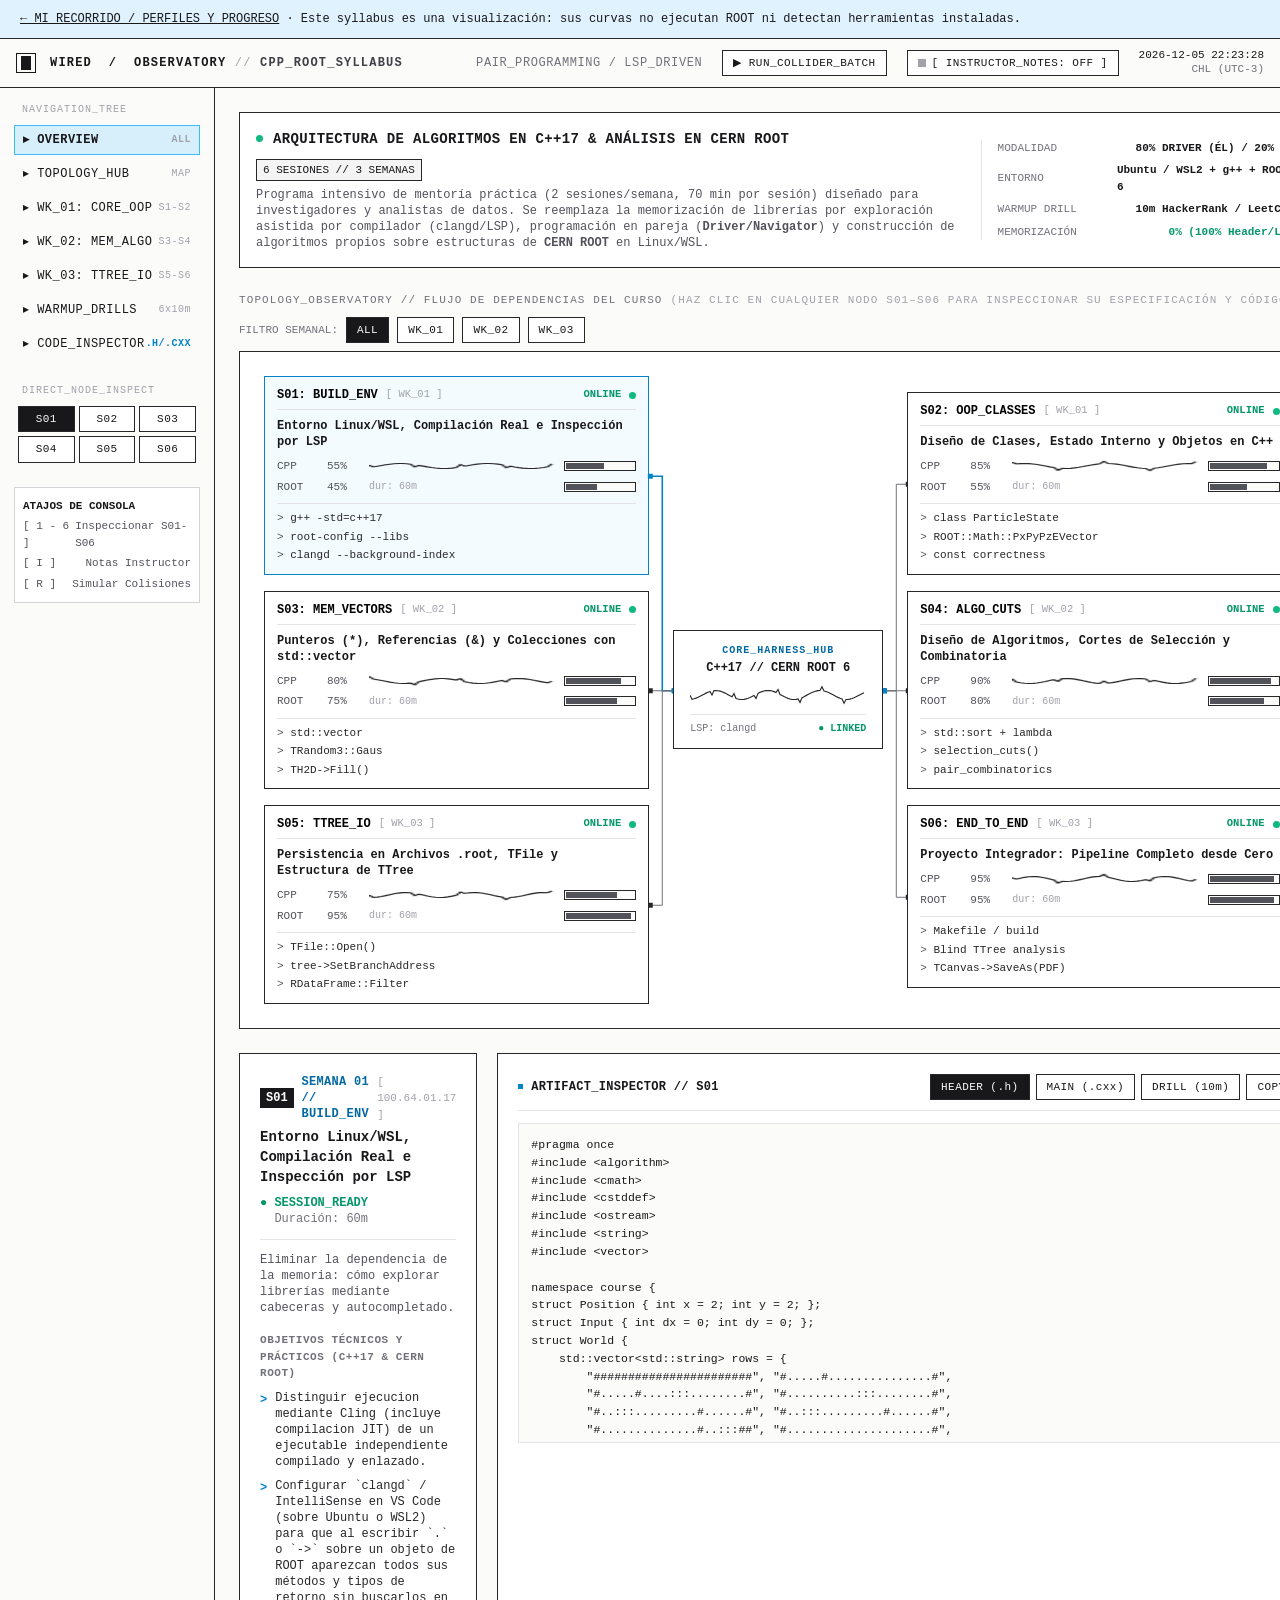
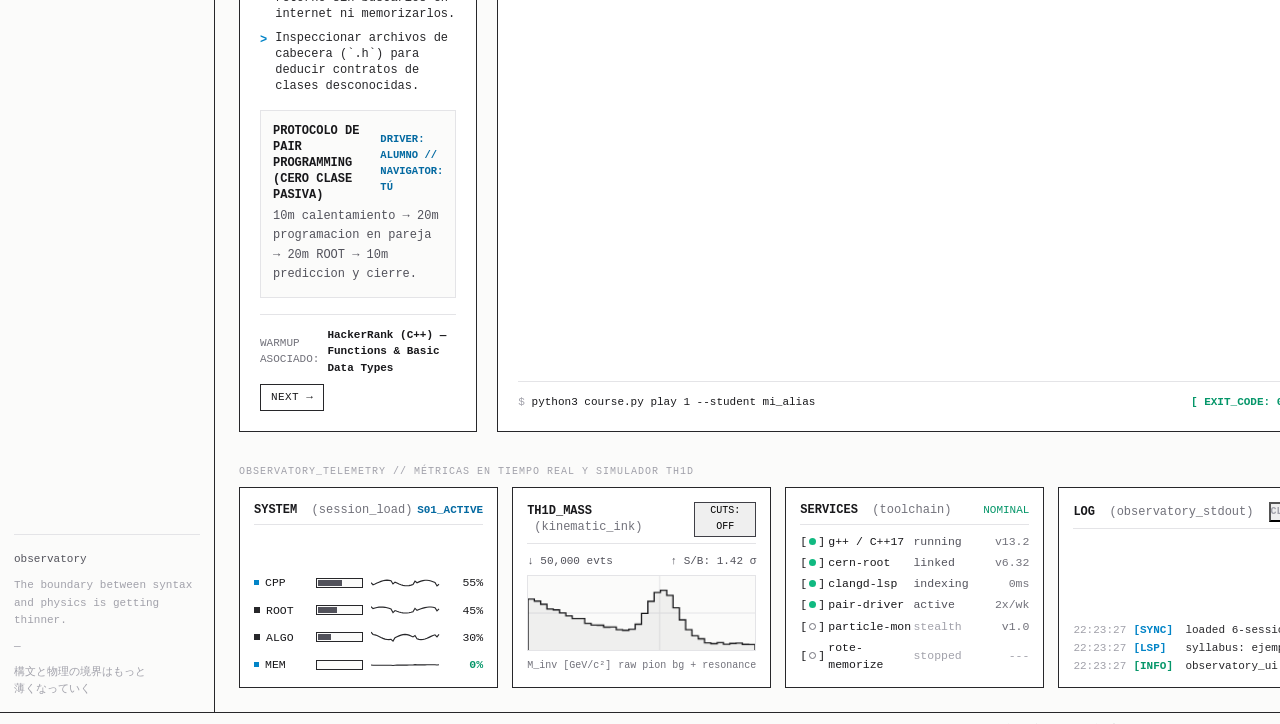
==== docs/syllabus.html @ 2d529356 "feat: add six-level C++ terminal course, ROOT labs and student syllabus" ====
<!DOCTYPE html>
<html lang="es">
<head>
  <meta charset="UTF-8" />
  <meta name="viewport" content="width=device-width, initial-scale=1.0" />
  <title>WIRED / OBSERVATORY // CPP_ROOT_SYLLABUS</title>
  <link rel="stylesheet" href="syllabus-utilities.css">
  <style>
    :root {
      --bg-paper: #fbfbfa;
      --bg-panel: #ffffff;
      --ink-black: #18181b;
      --ink-dark: #27272a;
      --ink-mid: #52525b;
      --ink-muted: #71717a;
      --ink-faint: #e4e4e7;
      --cyan-bg: rgba(186, 230, 253, 0.55);
      --cyan-border: #0284c7;
      --emerald: #10b981;
      --amber: #d97706;
      --amber-bg: #fffbeb;
    }

    * {
      box-sizing: border-box;
      border-radius: 0 !important;
      margin: 0;
      padding: 0;
    }

    body {
      background-color: var(--bg-paper);
      color: var(--ink-black);
      font-family: 'JetBrains Mono', 'Fira Code', 'Cascadia Code', monospace;
      font-size: 12.5px;
      line-height: 1.5;
      overflow-x: hidden;
      min-height: 100vh;
      display: flex;
      flex-direction: column;

    }

    ::selection {
      background: #bae6fd;
      color: #18181b;
    }

    /* Custom Scrollbar - sharp technical style */
    ::-webkit-scrollbar {
      width: 6px;
      height: 6px;
    }
    ::-webkit-scrollbar-track {
      background: var(--bg-paper);
      border-left: 1px solid var(--ink-faint);
    }
    ::-webkit-scrollbar-thumb {
      background: var(--ink-mid);
    }

    /* Crisp 1px borders */
    .b-box {
      border: 1px solid var(--ink-dark);
      background: var(--bg-panel);
    }
    .b-top { border-top: 1px solid var(--ink-dark); }
    .b-bottom { border-bottom: 1px solid var(--ink-dark); }
    .b-left { border-left: 1px solid var(--ink-dark); }
    .b-right { border-right: 1px solid var(--ink-dark); }
    .b-faint-b { border-bottom: 1px solid var(--ink-faint); }
    .b-faint-t { border-top: 1px solid var(--ink-faint); }

    /* Navigation Item Styling */
    .nav-btn {
      display: flex;
      align-items: center;
      justify-content: space-between;
      width: 100%;
      text-align: left;
      padding: 5px 8px;
      font-size: 12px;
      letter-spacing: 0.04em;
      color: var(--ink-black);
      border: 1px solid transparent;
      background: transparent;
      cursor: pointer;
      transition: background 0.1s ease;
    }
    .nav-btn:hover {
      background: rgba(186, 230, 253, 0.3);
    }
    .nav-btn.active {
      background: var(--cyan-bg);
      border-color: #38bdf8;
      font-weight: 600;
    }

    /* Technical Buttons */
    .tech-btn {
      border: 1px solid var(--ink-dark);
      background: var(--bg-panel);
      color: var(--ink-black);
      padding: 4px 10px;
      font-size: 11px;
      font-weight: 500;
      letter-spacing: 0.04em;
      cursor: pointer;
      display: inline-flex;
      align-items: center;
      gap: 6px;
      transition: all 0.1s ease;
    }
    .tech-btn:hover {
      background: var(--cyan-bg);
      border-color: var(--cyan-border);
    }
    .tech-btn.active-mode {
      background: var(--ink-black);
      color: var(--bg-paper);
    }
    .tech-btn.amber-mode {
      background: var(--amber-bg);
      border-color: var(--amber);
      color: #92400e;
      font-weight: 600;
    }

    /* Progress Bar Segments */
    .meter-track {
      height: 10px;
      border: 1px solid var(--ink-dark);
      background: var(--bg-paper);
      padding: 1px;
      display: flex;
    }
    .meter-fill {
      height: 100%;
      background: var(--ink-mid);
      transition: width 0.35s cubic-bezier(0.22, 1, 0.36, 1);
    }

    /* Topology Node Styling */
    .topo-node {
      border: 1px solid var(--ink-dark);
      background: var(--bg-panel);
      padding: 10px 12px;
      cursor: pointer;
      transition: border-color 0.15s ease, background-color 0.15s ease;
      position: relative;
      z-index: 2;
    }
    .topo-node:hover {
      border-color: var(--cyan-border);
      background: #f8fafc;
    }
    .topo-node.selected {
      border: 1.5px solid var(--cyan-border);
      background: rgba(224, 242, 254, 0.35);
    }

    /* Connection Ports */
    .port-dot {
      width: 5px;
      height: 5px;
      background: var(--cyan-border);
      display: inline-block;
    }
    .status-dot {
      width: 7px;
      height: 7px;
      background: var(--emerald);
      display: inline-block;
      border-radius: 9999px !important;
    }
    .status-dot.amber {
      background: var(--amber);
    }
    .status-dot.hollow {
      background: transparent;
      border: 1.5px solid var(--ink-muted);
    }

    /* Instructor Overlay Box */
    .instructor-layer {
      display: none;
      border: 1px dashed var(--amber);
      background: var(--amber-bg);
      padding: 10px 12px;
      margin-top: 10px;
      color: #78350f;
      font-size: 11.5px;
    }
    body.instructor-on .instructor-layer {
      display: block;
    }

    /* Code block styling */
    pre.code-view {
      font-family: 'JetBrains Mono', monospace;
      font-size: 11.5px;
      line-height: 1.55;
      overflow-x: auto;
      background: #fbfbfa;
      border: 1px solid var(--ink-faint);
      padding: 12px;
      color: var(--ink-black);
    }

    .jp-text {
      font-family: 'Noto Sans JP', monospace;
    }
  </style>
</head>
<body>
  <div style="padding:10px 20px;border-bottom:1px solid #27272a;background:#e0f2fe;font-size:12px"><a href="./">← MI RECORRIDO / PERFILES Y PROGRESO</a> · Este syllabus es una visualización: sus curvas no ejecutan ROOT ni detectan herramientas instaladas.</div>

  <!-- ==================== TOP OBSERVATORY BAR ==================== -->
  <header class="b-bottom px-4 py-2.5 flex flex-wrap items-center justify-between gap-3 bg-[#fbfbfa] sticky top-0 z-30">
    <!-- Left Brand -->
    <div class="flex items-center gap-3.5">
      <div class="w-5 h-5 border border-zinc-900 flex items-center justify-center p-0.5">
        <div class="w-2.5 h-3.5 bg-zinc-900"></div>
      </div>
      <div class="tracking-widest font-semibold text-xs sm:text-sm">
        WIRED &nbsp;/&nbsp; OBSERVATORY <span class="text-zinc-400 font-normal">//</span> <span class="text-zinc-700">CPP_ROOT_SYLLABUS</span>
      </div>
    </div>

    <!-- Right Controls & Clock -->
    <div class="flex flex-wrap items-center gap-3 sm:gap-5 text-xs">
      <span class="hidden md:inline text-zinc-500 tracking-wider">PAIR_PROGRAMMING / LSP_DRIVEN</span>

      <!-- Cut Filter Button for Live Simulation -->
      <button id="btnTriggerSim" onclick="runColliderBatch()" class="tech-btn" title="Ejecutar lote de eventos en el simulador TH1D">
        <span>&#9654; RUN_COLLIDER_BATCH</span>
      </button>

      <!-- Instructor Notes Toggle -->
      <button id="btnInstructor" onclick="toggleInstructorMode()" class="tech-btn" title="Atajo de teclado: tecla [ I ]">
        <span id="instructorDot" class="w-2 h-2 bg-zinc-400 inline-block"></span>
        <span id="instructorLabel">[ INSTRUCTOR_NOTES: OFF ]</span>
      </button>

      <!-- Live Clock -->
      <div class="text-right leading-tight font-medium text-[11px]">
        <div id="clockDate">2026-10-24 &nbsp;22:22:00</div>
        <div class="text-zinc-500">CHL (UTC-3)</div>
      </div>
    </div>
  </header>

  <!-- ==================== MAIN WORKSPACE ==================== -->
  <div class="flex-1 grid grid-cols-1 lg:grid-cols-[215px_1fr]">

    <!-- LEFT SIDEBAR -->
    <aside class="b-right p-3.5 flex flex-col justify-between bg-[#fbfbfa]">
      <div>
        <div class="text-[10px] tracking-widest text-zinc-400 uppercase mb-2 px-2">NAVIGATION_TREE</div>
        <nav class="flex flex-col gap-1" id="sidebarNav">
          <button onclick="setView('OVERVIEW')" data-view="OVERVIEW" class="nav-btn active">
            <span>&#9656; OVERVIEW</span>
            <span class="text-[10px] text-zinc-400">ALL</span>
          </button>
          <button onclick="setView('TOPOLOGY')" data-view="TOPOLOGY" class="nav-btn">
            <span>&#9656; TOPOLOGY_HUB</span>
            <span class="text-[10px] text-zinc-400">MAP</span>
          </button>
          <button onclick="setView('WK_01')" data-view="WK_01" class="nav-btn">
            <span>&#9656; WK_01: CORE_OOP</span>
            <span class="text-[10px] text-zinc-400">S1-S2</span>
          </button>
          <button onclick="setView('WK_02')" data-view="WK_02" class="nav-btn">
            <span>&#9656; WK_02: MEM_ALGO</span>
            <span class="text-[10px] text-zinc-400">S3-S4</span>
          </button>
          <button onclick="setView('WK_03')" data-view="WK_03" class="nav-btn">
            <span>&#9656; WK_03: TTREE_IO</span>
            <span class="text-[10px] text-zinc-400">S5-S6</span>
          </button>
          <button onclick="setView('WARMUPS')" data-view="WARMUPS" class="nav-btn">
            <span>&#9656; WARMUP_DRILLS</span>
            <span class="text-[10px] text-zinc-400">6x10m</span>
          </button>
          <button onclick="setView('HARNESS')" data-view="HARNESS" class="nav-btn">
            <span>&#9656; CODE_INSPECTOR</span>
            <span class="text-[10px] text-sky-600 font-semibold">.H/.CXX</span>
          </button>
        </nav>

        <!-- Session Quick Jump -->
        <div class="mt-6">
          <div class="text-[10px] tracking-widest text-zinc-400 uppercase mb-2 px-2">DIRECT_NODE_INSPECT</div>
          <div class="grid grid-cols-3 gap-1 px-1">
            <button onclick="selectSession(1)" id="quick-s1" class="tech-btn justify-center">S01</button>
            <button onclick="selectSession(2)" id="quick-s2" class="tech-btn justify-center">S02</button>
            <button onclick="selectSession(3)" id="quick-s3" class="tech-btn justify-center">S03</button>
            <button onclick="selectSession(4)" id="quick-s4" class="tech-btn justify-center">S04</button>
            <button onclick="selectSession(5)" id="quick-s5" class="tech-btn justify-center">S05</button>
            <button onclick="selectSession(6)" id="quick-s6" class="tech-btn justify-center">S06</button>
          </div>
        </div>

        <!-- Keyboard Shortcuts Box -->
        <div class="mt-6 px-2 py-2.5 border border-zinc-300 bg-white text-[11px] text-zinc-600 space-y-1">
          <div class="font-semibold text-zinc-900 mb-1">ATAJOS DE CONSOLA</div>
          <div class="flex justify-between"><span>[ 1 - 6 ]</span><span>Inspeccionar S01-S06</span></div>
          <div class="flex justify-between"><span>[ I ]</span><span>Notas Instructor</span></div>
          <div class="flex justify-between"><span>[ R ]</span><span>Simular Colisiones</span></div>
        </div>
      </div>

      <!-- Philosophical Footer Note (Lain / Observatory homage) -->
      <div class="mt-8 pt-4 b-faint-t text-[11px] text-zinc-400 space-y-2 leading-relaxed">
        <div class="text-zinc-600 font-medium">observatory</div>
        <p>
          The boundary between syntax and physics is getting thinner.
        </p>
        <div>—</div>
        <p class="jp-text text-[10.5px]">
          構文と物理の境界はもっと<br/>薄くなっていく
        </p>
      </div>
    </aside>

    <!-- MAIN CONTENT AREA -->
    <main class="p-4 sm:p-6 flex flex-col justify-between gap-6">

      <!-- TOP SECTION: ACTIVE VIEW CONTAINER -->
      <div class="space-y-6">

        <!-- 1. EXECUTIVE SPEC BAR -->
        <section class="b-box p-4 grid grid-cols-1 xl:grid-cols-[1fr_320px] gap-4 items-center">
          <div>
            <div class="flex flex-wrap items-center gap-2.5 mb-1.5">
              <span class="status-dot"></span>
              <h1 class="font-bold text-sm sm:text-base tracking-wide">
                ARQUITECTURA DE ALGORITMOS EN C++17 &amp; ANÁLISIS EN CERN ROOT
              </h1>
              <span class="text-[11px] px-1.5 py-0.5 border border-zinc-800 bg-zinc-100 font-medium">6 SESIONES // 3 SEMANAS</span>
            </div>
            <p class="text-zinc-600 text-xs max-w-4xl leading-relaxed">
              Programa intensivo de mentoría práctica (2 sesiones/semana, 70 min por sesión) diseñado para investigadores y analistas de datos.
              Se reemplaza la memorización de librerías por exploración asistida por compilador (<code>clangd</code>/LSP), programación en pareja (<strong>Driver/Navigator</strong>) y construcción de algoritmos propios sobre estructuras de <strong>CERN ROOT</strong> en Linux/WSL.
            </p>
            <!-- Instructor Banner Alert when ON -->
            <div class="instructor-layer mt-3">
              <strong>[ MODO INSTRUCTOR ACTIVO — ARQUITECTURA OCULTA: PARTICLE-MON / HADRONDEX ]</strong><br/>
              El alumno ve un curso formal de C++ y física de datos, pero el código base que le entregas en cada sesión (<code>engine/particle_mon.h</code>) es un motor de captura, combate por turnos y síntesis de partículas estilo Pokémon. Revisa las cajas ámbar dentro de cada nodo para ver cómo guiar la sesión.
            </div>
          </div>

          <!-- Mini Spec Telemetry -->
          <div class="xl:border-l border-zinc-200 xl:pl-4 space-y-1.5 text-[11px]">
            <div class="flex items-center justify-between gap-2">
              <span class="text-zinc-500 w-28">MODALIDAD</span>
              <span class="font-semibold">80% DRIVER (ÉL) / 20% NAV</span>
            </div>
            <div class="flex items-center justify-between gap-2">
              <span class="text-zinc-500 w-28">ENTORNO</span>
              <span class="font-semibold">Ubuntu / WSL2 + g++ + ROOT 6</span>
            </div>
            <div class="flex items-center justify-between gap-2">
              <span class="text-zinc-500 w-28">WARMUP DRILL</span>
              <span class="font-semibold">10m HackerRank / LeetCode</span>
            </div>
            <div class="flex items-center justify-between gap-2">
              <span class="text-zinc-500 w-28">MEMORIZACIÓN</span>
              <span class="text-emerald-600 font-semibold">0% (100% Header/LSP)</span>
            </div>
          </div>
        </section>

        <!-- 2. INTERACTIVE TOPOLOGY NETWORK (BESZEL HUB STYLE) -->
        <section id="sectionTopology" class="space-y-2">
          <div class="flex flex-wrap items-center justify-between gap-2">
            <div class="text-[11px] tracking-widest text-zinc-500 uppercase flex items-center gap-2">
              <span>TOPOLOGY_OBSERVATORY // FLUJO DE DEPENDENCIAS DEL CURSO</span>
              <span class="text-zinc-400">(Haz clic en cualquier nodo S01–S06 para inspeccionar su especificación y código)</span>
            </div>
            <div class="flex items-center gap-2">
              <span class="text-[11px] text-zinc-500">FILTRO SEMANAL:</span>
              <button onclick="filterWeek('ALL')" id="flt-ALL" class="tech-btn active-mode">ALL</button>
              <button onclick="filterWeek(1)" id="flt-1" class="tech-btn">WK_01</button>
              <button onclick="filterWeek(2)" id="flt-2" class="tech-btn">WK_02</button>
              <button onclick="filterWeek(3)" id="flt-3" class="tech-btn">WK_03</button>
            </div>
          </div>

          <!-- Topology Canvas + Nodes Container -->
          <div class="b-box p-4 sm:p-6 relative bg-[#fbfbfa] overflow-hidden" id="topologyWrapper">
            <!-- SVG Orthogonal Lines Behind Nodes -->
            <svg id="topoSvg" class=" hidden lg:block absolute inset-0 w-full h-full pointer-events-none" style="z-index: 1;"></svg>

            <!-- 3-Column Hub Layout -->
            <div class="grid grid-cols-1 lg:grid-cols-[1fr_210px_1fr] gap-6 items-center relative z-10">

              <!-- Left Column: S01, S03, S05 -->
              <div class="space-y-4" id="leftNodesCol"></div>

              <!-- Center Hub: CORE ENGINE -->
              <div class="flex flex-col items-center justify-center my-4 lg:my-0">
                <div id="centralHubBox" class="b-box px-4 py-3 text-center w-full shadow-none border-zinc-900 bg-white relative">
                  <div class="text-[10px] tracking-widest text-sky-700 font-bold uppercase">CORE_HARNESS_HUB</div>
                  <div class="font-bold text-xs mt-0.5">C++17 // CERN ROOT 6</div>
                  <div class="my-2 h-[22px] w-full">
                    <canvas id="hubWaveCanvas" class="w-full h-full block"></canvas>
                  </div>
                  <div class="text-[10px] text-zinc-500 flex justify-between border-t border-zinc-200 pt-1.5">
                    <span>LSP: clangd</span>
                    <span class="text-emerald-600 font-semibold">● LINKED</span>
                  </div>
                </div>
              </div>

              <!-- Right Column: S02, S04, S06 -->
              <div class="space-y-4" id="rightNodesCol"></div>

            </div>
          </div>
        </section>

        <!-- 3. DETAILED SESSION INSPECTOR & CODE WORKBENCH -->
        <section id="sectionInspector" class="grid grid-cols-1 xl:grid-cols-[1.15fr_0.85fr] gap-5">

          <!-- LEFT: Selected Session Deep Spec -->
          <div class="b-box p-4 sm:p-5 flex flex-col justify-between" id="sessionDetailCard">
            <!-- Populated dynamically via JS -->
          </div>

          <!-- RIGHT: Live C++/ROOT Code & Warmup Drill Workbench -->
          <div class="b-box p-4 sm:p-5 flex flex-col justify-between bg-white">
            <div>
              <div class="flex flex-wrap items-center justify-between gap-2 pb-2.5 b-faint-b">
                <div class="flex items-center gap-2">
                  <span class="port-dot"></span>
                  <span class="font-bold text-xs tracking-wide" id="codePanelTitle">ARTIFACT_INSPECTOR // S01</span>
                </div>
                <div class="flex items-center gap-1.5">
                  <button onclick="switchCodeTab('HEADER')" id="tabBtn-HEADER" class="tech-btn active-mode">HEADER (.h)</button>
                  <button onclick="switchCodeTab('IMPL')" id="tabBtn-IMPL" class="tech-btn">MAIN (.cxx)</button>
                  <button onclick="switchCodeTab('WARMUP')" id="tabBtn-WARMUP" class="tech-btn">DRILL (10m)</button>
                  <button onclick="copyActiveCode()" id="btnCopyCode" class="tech-btn" title="Copiar código al portapapeles">COPY</button>
                </div>
              </div>

              <!-- Code / Drill Viewer -->
              <div class="mt-3">
                <pre id="codeDisplayArea" class="code-view max-h-[320px]"></pre>
              </div>
            </div>

            <!-- Compilation Command Footer -->
            <div class="mt-4 pt-3 b-faint-t flex flex-wrap items-center justify-between gap-2 text-[11px]">
              <div class="text-zinc-600 truncate">
                <span class="text-zinc-400">$</span> <code id="compileCmdText" class="text-zinc-900 font-medium">g++ -std=c++17 main.cxx $(root-config --cflags --libs) -o analysis</code>
              </div>
              <span class="text-emerald-600 font-semibold">[ EXIT_CODE: 0 ]</span>
            </div>
          </div>

        </section>

        <!-- 4. ALL WARMUPS MATRIX VIEW (Hidden unless WARMUPS tab clicked) -->
        <section id="sectionWarmupsMatrix" class="hidden b-box p-5 space-y-4">
          <div class="flex items-center justify-between b-faint-b pb-2.5">
            <div>
              <h2 class="font-bold text-sm">MATRIZ DE CALENTAMIENTO ALGORÍTMICO (HACKERRANK / LEETCODE — 10 MIN POR SESIÓN)</h2>
              <p class="text-xs text-zinc-500">Cada micro-ejercicio aísla exactamente el patrón lógico que el alumno programará minutos después sobre datos de CERN ROOT.</p>
            </div>
            <button onclick="setView('OVERVIEW')" class="tech-btn">VOLVER AL MAPA</button>
          </div>
          <div class="grid grid-cols-1 md:grid-cols-2 lg:grid-cols-3 gap-4" id="warmupCardsGrid"></div>
        </section>

      </div>

      <!-- ==================== BOTTOM 4-PANEL TELEMETRY STRIP ==================== -->
      <section class="pt-2">
        <div class="text-[10px] tracking-widest text-zinc-400 uppercase mb-2">
          OBSERVATORY_TELEMETRY // MÉTRICAS EN TIEMPO REAL Y SIMULADOR TH1D
        </div>

        <div class="grid grid-cols-1 md:grid-cols-2 xl:grid-cols-4 gap-3.5">

          <!-- PANEL 1: SYSTEM / CURRICULUM METRICS -->
          <div class="b-box p-3.5 flex flex-col justify-between">
            <div class="b-faint-b pb-1.5 mb-2.5 flex justify-between items-center font-semibold text-xs">
              <span>SYSTEM &nbsp;<span class="font-normal text-zinc-500">(session_load)</span></span>
              <span id="sysNodeTag" class="text-[11px] text-sky-700">S01_ACTIVE</span>
            </div>

            <div class="space-y-2.5 text-[11.5px]">
              <div class="grid grid-cols-[54px_1fr_70px_34px] items-center gap-2">
                <span class="flex items-center gap-1.5"><span class="port-dot"></span>CPP</span>
                <div class="meter-track"><div id="barCpp" class="meter-fill" style="width: 45%"></div></div>
                <canvas id="sparkCpp" width="70" height="14" class="block"></canvas>
                <span id="valCpp" class="text-right font-medium">45%</span>
              </div>

              <div class="grid grid-cols-[54px_1fr_70px_34px] items-center gap-2">
                <span class="flex items-center gap-1.5"><span class="w-1.5 h-1.5 bg-zinc-800 inline-block"></span>ROOT</span>
                <div class="meter-track"><div id="barRoot" class="meter-fill" style="width: 50%"></div></div>
                <canvas id="sparkRoot" width="70" height="14" class="block"></canvas>
                <span id="valRoot" class="text-right font-medium">50%</span>
              </div>

              <div class="grid grid-cols-[54px_1fr_70px_34px] items-center gap-2">
                <span class="flex items-center gap-1.5"><span class="w-1.5 h-1.5 bg-zinc-800 inline-block"></span>ALGO</span>
                <div class="meter-track"><div id="barAlgo" class="meter-fill" style="width: 35%"></div></div>
                <canvas id="sparkAlgo" width="70" height="14" class="block"></canvas>
                <span id="valAlgo" class="text-right font-medium">35%</span>
              </div>

              <div class="grid grid-cols-[54px_1fr_70px_34px] items-center gap-2">
                <span class="flex items-center gap-1.5"><span class="port-dot"></span>MEM</span>
                <div class="meter-track"><div id="barMem" class="meter-fill" style="width: 0%"></div></div>
                <canvas id="sparkMem" width="70" height="14" class="block"></canvas>
                <span id="valMem" class="text-right text-emerald-600 font-semibold">0%</span>
              </div>
            </div>
          </div>

          <!-- PANEL 2: KINEMATIC INK TH1D HISTOGRAM SIMULATOR -->
          <div class="b-box p-3.5 flex flex-col justify-between">
            <div class="b-faint-b pb-1.5 mb-2 flex justify-between items-center text-xs">
              <span class="font-semibold">TH1D_MASS &nbsp;<span class="font-normal text-zinc-500">(kinematic_ink)</span></span>
              <button onclick="toggleSelectionCuts()" id="btnToggleCuts" class="border border-zinc-700 px-1.5 py-0.2 text-[10px] hover:bg-sky-100">
                CUTS: OFF
              </button>
            </div>

            <div class="flex justify-between text-[11px] text-zinc-600 mb-1">
              <span id="histEventsLabel">&darr; 50,000 evts</span>
              <span id="histPeakLabel">&uarr; S/B: 1.42 &sigma;</span>
            </div>

            <!-- Live Canvas for ROOT TH1D Step Plot -->
            <div class="border border-zinc-200 bg-[#fbfbfa] h-[76px] w-full relative">
              <canvas id="th1dCanvas" class="w-full h-full block"></canvas>
            </div>

            <div class="mt-1.5 flex justify-between text-[10px] text-zinc-500">
              <span>M_inv [GeV/c²]</span>
              <span id="histStatusText">raw pion bg + resonance</span>
            </div>
          </div>

          <!-- PANEL 3: SERVICES / TOOLCHAIN STACK -->
          <div class="b-box p-3.5 flex flex-col justify-between">
            <div class="b-faint-b pb-1.5 mb-2 flex justify-between items-center font-semibold text-xs">
              <span>SERVICES &nbsp;<span class="font-normal text-zinc-500">(toolchain)</span></span>
              <span class="text-[11px] text-emerald-600 font-medium">NOMINAL</span>
            </div>

            <ul class="space-y-1 text-[11.5px]">
              <li class="grid grid-cols-[28px_1fr_62px_54px] items-center">
                <span>[<span class="status-dot mx-0.5"></span>]</span>
                <span>g++ / C++17</span>
                <span class="text-zinc-600">running</span>
                <span class="text-right text-zinc-500">v13.2</span>
              </li>
              <li class="grid grid-cols-[28px_1fr_62px_54px] items-center">
                <span>[<span class="status-dot mx-0.5"></span>]</span>
                <span>cern-root</span>
                <span class="text-zinc-600">linked</span>
                <span class="text-right text-zinc-500">v6.32</span>
              </li>
              <li class="grid grid-cols-[28px_1fr_62px_54px] items-center">
                <span>[<span class="status-dot mx-0.5"></span>]</span>
                <span>clangd-lsp</span>
                <span class="text-zinc-600">indexing</span>
                <span class="text-right text-zinc-500">0ms</span>
              </li>
              <li class="grid grid-cols-[28px_1fr_62px_54px] items-center">
                <span>[<span class="status-dot mx-0.5"></span>]</span>
                <span>pair-driver</span>
                <span class="text-zinc-600">active</span>
                <span class="text-right text-zinc-500">2x/wk</span>
              </li>
              <li class="grid grid-cols-[28px_1fr_62px_54px] items-center">
                <span id="srvHarnessIndicator">[<span class="status-dot hollow mx-0.5"></span>]</span>
                <span>particle-mon</span>
                <span id="srvHarnessState" class="text-zinc-400">stealth</span>
                <span class="text-right text-zinc-500">v1.0</span>
              </li>
              <li class="grid grid-cols-[28px_1fr_62px_54px] items-center">
                <span>[<span class="status-dot hollow mx-0.5"></span>]</span>
                <span>rote-memorize</span>
                <span class="text-zinc-400">stopped</span>
                <span class="text-right text-zinc-400">---</span>
              </li>
            </ul>
          </div>

          <!-- PANEL 4: STDOUT WORKFLOW LOG -->
          <div class="b-box p-3.5 flex flex-col justify-between">
            <div class="b-faint-b pb-1.5 mb-2 flex justify-between items-center font-semibold text-xs">
              <span>LOG &nbsp;<span class="font-normal text-zinc-500">(observatory_stdout)</span></span>
              <button onclick="clearLogs()" class="text-[10px] text-zinc-400 hover:text-zinc-800">CLEAR</button>
            </div>

            <div id="logContainer" class="space-y-1 text-[11px] font-mono overflow-y-auto max-h-[118px]">
              <!-- Populated dynamically -->
            </div>
          </div>

        </div>
      </section>

    </main>
  </div>

  <!-- ==================== FOOTER ==================== -->
  <footer class="b-top px-5 py-2 text-[11px] text-zinc-500 flex flex-wrap justify-between items-center bg-[#fbfbfa]">
    <div>last build: <span id="footerTimestamp">2026-10-24T22:22:00Z</span> &nbsp;/&nbsp; all systems nominal &nbsp;/&nbsp; target: linux-x86_64 &amp; wsl2</div>
    <div class="jp-text">みんな、どこかで、つながってる — C++17 / ROOT 6</div>
  </footer>

  <!-- ==================== JAVASCRIPT ENGINE ==================== -->
  <script>
    /********************************************************************
     * 1. COURSE SYLLABUS DATABASE (6 SESSIONS + HARNESS + CODE + DRILLS)
     ********************************************************************/
    const SESSIONS = [
      {
        id: 1,
        code: "S01",
        week: 1,
        nodeName: "BUILD_ENV",
        ipTag: "100.64.01.17",
        duration: "70m",
        status: "ONLINE",
        title: "Entorno Linux/WSL, Compilación Real e Inspección por LSP",
        subtitle: "Eliminar la dependencia de la memoria: cómo explorar librerías mediante cabeceras y autocompletado.",
        metrics: { cpp: 55, root: 45, algo: 30, mem: 0 },
        processes: ["g++ -std=c++17", "root-config --libs", "clangd --background-index"],
        objectives: [
          "Comprender la diferencia entre un macro interpretado por Cling (`root -l script.C`) y un binario real compilado con `g++` enlazando las librerías de CERN ROOT.",
          "Configurar `clangd` / IntelliSense en VS Code (sobre Ubuntu o WSL2) para que al escribir `.` o `->` sobre un objeto de ROOT aparezcan todos sus métodos y tipos de retorno sin buscarlos en internet ni memorizarlos.",
          "Inspeccionar archivos de cabecera (`.h`) para deducir contratos de clases desconocidas."
        ],
        pairProtocol: "10m Warmup en HackerRank -> 15m Configuración de Makefile/compile_commands.json -> 40m él al teclado explorando un header desconocido usando únicamente autocompletado y graficando un TH1D.",
        instructorNote: {
          title: "MECÁNICA OCULTA S01: EL ESCÁNER HADRONDEX (DESCUBRIMIENTO CIEGO)",
          body: "Le entregas un archivo pre-hecho `engine/scanner_mystery.h` que contiene la clase `WildAnomaly`. No le dices qué funciones tiene. Su misión en vivo es instanciar `WildAnomaly` en `main.cxx`, presionar `.` en su editor, descubrir que existen los métodos `.scanEnergy()`, `.getPDGCode()` y `.attemptCapture()`, y llenar un `TH1D` con 1,000 escaneos para descubrir qué partícula salvaje está oculta en la ruta 1."
        },
        compileCmd: "g++ -std=c++17 s01_scanner.cxx $(root-config --cflags --libs) -o s01_scanner && ./s01_scanner",
        headerCode: `// engine/scanner_mystery.h — Entregado al alumno en S01
#pragma once
#include <TRandom3.h>
#include <cmath>

namespace Observatory {
  class WildAnomaly {
  private:
    TRandom3 rng_;
    int pdg_id_;
  public:
    WildAnomaly(unsigned int seed = 42) : rng_(seed), pdg_id_(211) {}

    // El alumno descubre estos métodos usando autocompletado (clangd)
    double measureTransverseMomentum() {
      return rng_.Landau(2.4, 0.55); // GeV/c
    }

    double measureInvariantMass() {
      return rng_.Gaus(3.096, 0.045); // Pico J/psi simulado
    }

    bool isStableEncounter(double pt_threshold) const {
      return pt_threshold > 1.5;
    }
  };
}`,
        implCode: `// s01_scanner.cxx — Escrito por el alumno (Driver) en vivo
#include <iostream>
#include <TH1D.h>
#include <TCanvas.h>
#include "engine/scanner_mystery.h"

int main() {
  Observatory::WildAnomaly scanner(1337);

  // Sin memorizar constructores: clangd muestra los parámetros de TH1D
  TH1D* h_mass = new TH1D("h_mass", "Escaneo de Masa;M [GeV/c^{2}];Eventos", 60, 2.5, 3.7);

  for (int i = 0; i < 5000; ++i) {
    double pt = scanner.measureTransverseMomentum();
    if (scanner.isStableEncounter(pt)) {
      h_mass->Fill(scanner.measureInvariantMass());
    }
  }

  TCanvas* c1 = new TCanvas("c1", "Observatory Scanner", 800, 600);
  h_mass->Draw("HIST");
  c1->SaveAs("s01_first_scan.pdf");
  return 0;
}`,
        warmup: {
          platform: "HackerRank (C++)",
          problem: "Functions & Basic Data Types",
          goal: "Calentar la sintaxis de firmas de funciones, tipos de retorno (`double`, `bool`, `int`) y paso de parámetros antes de inspeccionar cabeceras `.h`.",
          snippet: `// Calentamiento 10m: Definir un filtro limpio sin variables globales
double computeKineticBoost(double mass, double momentum) {
    return std::sqrt(mass * mass + momentum * momentum);
}`
        }
      },
      {
        id: 2,
        code: "S02",
        week: 1,
        nodeName: "OOP_CLASSES",
        ipTag: "100.64.02.24",
        duration: "70m",
        status: "ONLINE",
        title: "Diseño de Clases, Estado Interno y Objetos en C++",
        subtitle: "De estructuras pasivas a objetos con comportamiento propio y su paralelismo con TLorentzVector.",
        metrics: { cpp: 85, root: 55, algo: 45, mem: 0 },
        processes: ["class ParticleState", "ROOT::Math::PxPyPzEVector", "const correctness"],
        objectives: [
          "Entender qué es una `class` (el plano de memoria) frente a una instancia viva: atributos privados, constructores parametrizados y métodos constantes (`const`).",
          "Comprender que clases de ROOT como `TLorentzVector` o `ROOT::Math::PxPyPzEVector` no son magia negra, sino clases de C++ con operadores sobrecargados.",
          "Diseñar métodos que hacen interactuar dos objetos y devuelven un nuevo estado físico."
        ],
        pairProtocol: "10m Warmup de Clases -> 15m Diseño en pizarra/comentarios de los atributos de una partícula -> 45m Programar en pareja la clase completa y simular interacciones binarias.",
        instructorNote: {
          title: "MECÁNICA OCULTA S02: LA CLASE 'PARTICLEMON' Y TABLA DE TIPOS CUÁNTICOS",
          body: "Aquí construyen el corazón del clon de Pokémon: `class ParticleMon`. Los 'Stats' son masa, carga eléctrica, cuadrimpulso (`PxPyPzEVector`) y estabilidad (HP). El método `.interactWith(ParticleMon& rival)` calcula el daño o fusión usando física real como tabla de tipos: si tienen igual masa y carga opuesta (Materia vs Antimateria) ocurre 'Aniquilación Súper Efectiva' y sintetizan un fotón o bosón."
        },
        compileCmd: "g++ -std=c++17 s02_arena.cxx $(root-config --cflags --libs) -o s02_arena && ./s02_arena",
        headerCode: `// engine/particle_mon.h — Construido en S02
#pragma once
#include <string>
#include <Math/Vector4D.h>

class ParticleCand {
private:
  std::string name_;
  int charge_;
  ROOT::Math::PxPyPzEVector p4_;
  double stability_hp_;

public:
  ParticleCand(std::string name, int q, double px, double py, double pz, double m)
    : name_(name), charge_(q), stability_hp_(100.0) {
    double e = std::sqrt(px*px + py*py + pz*pz + m*m);
    p4_.SetPxPyPzE(px, py, pz, e);
  }

  double pt() const { return p4_.Pt(); }
  double mass() const { return p4_.M(); }
  int charge() const { return charge_; }
  const ROOT::Math::PxPyPzEVector& p4() const { return p4_; }

  // Combina dos candidatos (ej. decaimiento o colisión en la arena)
  double invariantMassWith(const ParticleCand& other) const {
    return (this->p4_ + other.p4_).M();
  }
};`,
        implCode: `// s02_arena.cxx — Prueba de interacción entre dos objetos
#include <iostream>
#include "engine/particle_mon.h"

int main() {
  // Instanciamos dos muones con cargas opuestas
  ParticleCand mu_plus("Muon+", +1, 1.8, -0.9, 2.4, 0.1056);
  ParticleCand mu_minus("Muon-", -1, -1.7, 1.1, -2.1, 0.1056);

  if (mu_plus.charge() + mu_minus.charge() == 0) {
    double m_mother = mu_plus.invariantMassWith(mu_minus);
    std::cout << "[ARENA_SYNC] Par neutro detectado. M_inv = "
              << m_mother << " GeV/c^2\\n";
  }
  return 0;
}`,
        warmup: {
          platform: "HackerRank (C++)",
          problem: "Classes and Objects",
          goal: "Practicar encapsulamiento (`private` vs `public`), constructores y un método comparador `.calculateTotalScore()` entre instancias.",
          snippet: `class Box {
  int l_, b_, h_;
public:
  Box(int l, int b, int h) : l_(l), b_(b), h_(h) {}
  long long CalculateVolume() const { return 1LL * l_ * b_ * h_; }
};`
        }
      },
      {
        id: 3,
        code: "S03",
        week: 2,
        nodeName: "MEM_VECTORS",
        ipTag: "100.64.03.31",
        duration: "70m",
        status: "ONLINE",
        title: "Punteros (*), Referencias (&) y Colecciones con std::vector",
        subtitle: "Por qué ROOT usa el operador flecha (->) y cómo gestionar 50,000 objetos en memoria sin copias inútiles.",
        metrics: { cpp: 80, root: 75, algo: 60, mem: 0 },
        processes: ["std::vector<ParticleCand>", "TRandom3::Gaus", "TH2D->Fill()"],
        objectives: [
          "Desmitificar punteros (`*`) y referencias (`&`): cuándo pasar por referencia constante (`const T&`) para no clonar megabytes de datos en cada llamada.",
          "Entender por qué en ROOT casi todo se instancia en el heap (`new TH1D(...)`) y se invoca con flecha `->`, además de quién es dueño de esa memoria.",
          "Almacenar lotes dinámicos de objetos en `std::vector` y graficar correlaciones 2D (`TH2D`) en un `TCanvas` multipanel."
        ],
        pairProtocol: "10m Warmup de Vectores -> 15m Demostración visual de copia vs referencia -> 45m Generar 50,000 eventos Monte Carlo con `TRandom3` y poblar un dashboard `TCanvas::Divide(2,1)`.",
        instructorNote: {
          title: "MECÁNICA OCULTA S03: EL EQUIPO DE 6 (PARTY) Y EL PC DE ALMACENAMIENTO",
          body: "La mejor forma de que entienda referencias y punteros para siempre: le muestras que si pasa su `ParticleMon` a la función `combatTurn(ParticleMon p)` por valor, cuando la partícula pierde estabilidad o gana energía en la batalla, ¡al terminar la función su partícula original sigue intacta porque peleó un clon! Al cambiarlo a `ParticleMon&` o puntero, el estado persiste en su `std::vector<ParticleMon> party`."
        },
        compileCmd: "g++ -std=c++17 s03_swarm.cxx $(root-config --cflags --libs) -o s03_swarm && ./s03_swarm",
        headerCode: `// engine/swarm_generator.h — Generación estocástica por referencia
#pragma once
#include <vector>
#include <TRandom3.h>
#include "particle_mon.h"

// Recibe el vector por referencia (&) para llenarlo sin copiar memoria
inline void spawnEventWave(std::vector<ParticleCand>& wave, int n, TRandom3& rng) {
  wave.clear();
  wave.reserve(n);
  for (int i = 0; i < n; ++i) {
    int q = (rng.Uniform() > 0.5) ? 1 : -1;
    double px = rng.Gaus(0.0, 1.8);
    double py = rng.Gaus(0.0, 1.8);
    double pz = rng.Gaus(0.0, 3.2);
    wave.emplace_back("Track", q, px, py, pz, 0.13957); // Masa pión
  }
}`,
        implCode: `// s03_swarm.cxx — Punteros en ROOT (->) y colecciones std::vector
#include <TH2D.h>
#include <TCanvas.h>
#include "engine/swarm_generator.h"

int main() {
  TRandom3 rng(2026);
  std::vector<ParticleCand> candidates;
  spawnEventWave(candidates, 25000, rng);

  // Objeto en el heap administrado por ROOT -> usamos operador flecha
  TH2D* h_phase = new TH2D("h_phase", "Espacio de Fase;p_{x} [GeV];p_{y} [GeV]",
                           80, -5, 5, 80, -5, 5);

  // const auto& evita copiar cada objeto ParticleCand en el bucle
  for (const auto& cand : candidates) {
    h_phase->Fill(cand.p4().Px(), cand.p4().Py());
  }

  TCanvas* c = new TCanvas("c", "Phase Space", 700, 600);
  h_phase->Draw("COLZ");
  c->SaveAs("s03_phase_space.pdf");
  return 0;
}`,
        warmup: {
          platform: "LeetCode",
          problem: "1480. Running Sum of 1d Array / Kids With the Greatest Candies",
          goal: "Recorrer un `std::vector<int>&` por referencia, mantener un acumulador y devolver un vector filtrado sin errores de índices.",
          snippet: `void filterHighEnergy(const std::vector<double>& raw, std::vector<double>& out, double cut) {
    for (double val : raw) {
        if (val >= cut) out.push_back(val);
    }
}`
        }
      },
      {
        id: 4,
        code: "S04",
        week: 2,
        nodeName: "ALGO_CUTS",
        ipTag: "100.64.04.88",
        duration: "70m",
        status: "ONLINE",
        title: "Diseño de Algoritmos, Cortes de Selección y Combinatoria",
        subtitle: "Cómo escribir tus propios algoritmos de filtrado, ordenamiento con lambdas y emparejamiento O(N²) encima de los datos.",
        metrics: { cpp: 90, root: 80, algo: 95, mem: 0 },
        processes: ["std::sort + lambda", "selection_cuts()", "pair_combinatorics"],
        objectives: [
          "Construir pipelines de filtrado (*Selection Cuts*) limpios y modulares para separar señal de ruido de fondo.",
          "Usar `<algorithm>` (`std::sort`, `std::copy_if`) con expresiones lambda para ordenar partículas por $p_T$ de mayor a menor en 3 líneas de código.",
          "Programar bucles de combinatoria de pares sin doble conteo (`j = i + 1`) para reconstruir resonancias ($J/\\psi \\to \\mu^+\\mu^-$ o $Z^0$)."
        ],
        pairProtocol: "10m Warmup Two-Sum/Pares -> 15m Análisis de complejidad y doble conteo -> 45m Implementar el reconstructor de resonancias sobre ruido térmico y superponer histogramas en ROOT.",
        instructorNote: {
          title: "MECÁNICA OCULTA S04: CAZA DE SHINIES (ALTO pT) Y SÍNTESIS DE LEGENDARIOS",
          body: "En el juego, la Ruta Salvaje está infestada de 95% de piones débiles (ruido de fondo). Primero él programa un filtro de 'IVs / Shiny' (quedarse solo con candidatos con `pt() > 2.0 GeV` y buena calidad de traza). Luego, con la lista limpia, programa el 'Altar de Fusión': emparejar todas las criaturas de carga `+1` con las `-1` (`j = i + 1`) para sintetizar el bosón legendario y ver cómo emerge el pico limpio en el histograma."
        },
        compileCmd: "g++ -std=c++17 s04_reconstruct.cxx $(root-config --cflags --libs) -o s04_reconstruct",
        headerCode: `// engine/resonance_finder.h — Algoritmo de selección y combinatoria
#pragma once
#include <vector>
#include <algorithm>
#include "particle_mon.h"

inline std::vector<ParticleCand> selectHighPt(const std::vector<ParticleCand>& raw, double min_pt) {
  std::vector<ParticleCand> selected;
  for (const auto& p : raw) {
    if (p.pt() > min_pt) selected.push_back(p);
  }
  // Ordenar de mayor a menor pT usando una función lambda
  std::sort(selected.begin(), selected.end(),
            [](const ParticleCand& a, const ParticleCand& b) {
              return a.pt() > b.pt();
            });
  return selected;
}`,
        implCode: `// s04_reconstruct.cxx — Combinatoria sin doble conteo (j = i + 1)
#include <TH1D.h>
#include "engine/resonance_finder.h"

void reconstructResonances(const std::vector<ParticleCand>& raw, TH1D* h_sig) {
  // 1. Aplicamos nuestro algoritmo de corte cinemático
  auto clean = selectHighPt(raw, 1.8);

  // 2. Bucle combinatorio O(N^2 / 2) buscando pares de carga opuesta
  const size_t n = clean.size();
  for (size_t i = 0; i < n; ++i) {
    for (size_t j = i + 1; j < n; ++j) {
      if (clean[i].charge() * clean[j].charge() < 0) {
        double m_inv = clean[i].invariantMassWith(clean[j]);
        h_sig->Fill(m_inv);
      }
    }
  }
}`,
        warmup: {
          platform: "LeetCode",
          problem: "1. Two Sum / 167. Two Sum II (Input Array Is Sorted)",
          goal: "Dominar la lógica de emparejar dos elementos de una colección que cumplen una condición de suma exacta evitando comparar un elemento consigo mismo.",
          snippet: `// Patrón fundamental de combinatoria sin duplicados
for (size_t i = 0; i < vec.size(); ++i) {
    for (size_t j = i + 1; j < vec.size(); ++j) {
        if (vec[i] + vec[j] == target) { /* par encontrado */ }
    }
}`
        }
      },
      {
        id: 5,
        code: "S05",
        week: 3,
        nodeName: "TTREE_IO",
        ipTag: "100.64.05.52",
        duration: "70m",
        status: "ONLINE",
        title: "Persistencia en Archivos .root, TFile y Estructura de TTree",
        subtitle: "Cómo funcionan las ramas (Branches), cómo se enlazan direcciones de memoria y cómo procesar cientos de miles de eventos.",
        metrics: { cpp: 75, root: 95, algo: 75, mem: 0 },
        processes: ["TFile::Open()", "tree->SetBranchAddress", "RDataFrame::Filter"],
        objectives: [
          "Comprender el modelo de datos de `TTree`: por qué `SetBranchAddress` pide la dirección (`&var`) de nuestras variables locales y cómo `GetEntry(i)` sobrescribe ese espacio en cada iteración.",
          "Inspeccionar cualquier archivo `.root` desconocido con `tree->Print()` desde la terminal para ver sus columnas sin adivinar nombres.",
          "Contrastar el bucle clásico de eventos con el enfoque moderno declarativo (`ROOT::RDataFrame`)."
        ],
        pairProtocol: "10m Warmup Estructuras -> 15m Diagrama de memoria de `SetBranchAddress` -> 45m Leer un archivo `.root` de 100k eventos, aplicar su clase analizadora y guardar los histogramas en un nuevo `TFile`.",
        instructorNote: {
          title: "MECÁNICA OCULTA S05: EL SAVEFILE (.ROOT) Y AUDITORÍA DE LA BATTLE TOWER",
          body: "Le explicas que un archivo `.root` con un `TTree` es literalmente el archivo de guardado (Savefile / Replay Log) de la Torre de Batalla. Cada `GetEntry(i)` carga la partida del combate `i` en las variables conectadas. Él debe conectar sus variables al archivo `battle_tower_log.root`, auditar 100,000 turnos grabados y exportar los mejores resultados a su propio archivo `elite_hall.root`."
        },
        compileCmd: "g++ -std=c++17 s05_tree_reader.cxx $(root-config --cflags --libs) -o s05_tree_reader",
        headerCode: `// engine/tree_inspector.h — Estructura puente para ramas de un TTree
#pragma once
#include <TTree.h>

struct EventRecord {
  int n_tracks;
  float lead_pt;
  float sublead_pt;
  int pair_charge_prod;
  float pair_mass;

  void bindToTree(TTree* tree) {
    // Conectamos cada columna del archivo .root a la dirección (&) en RAM
    tree->SetBranchAddress("n_tracks", &n_tracks);
    tree->SetBranchAddress("lead_pt", &lead_pt);
    tree->SetBranchAddress("sublead_pt", &sublead_pt);
    tree->SetBranchAddress("pair_charge_prod", &pair_charge_prod);
    tree->SetBranchAddress("pair_mass", &pair_mass);
  }
};`,
        implCode: `// s05_tree_reader.cxx — Lectura de TTree y escritura de resultados
#include <TFile.h>
#include <TTree.h>
#include <TH1D.h>
#include "engine/tree_inspector.h"

int main() {
  TFile* f_in = TFile::Open("collider_run2026.root", "READ");
  TTree* tree = (TTree*)f_in->Get("Events");

  EventRecord ev;
  ev.bindToTree(tree);

  TFile* f_out = TFile::Open("filtered_output.root", "RECREATE");
  TH1D* h_z = new TH1D("h_z", "Reconstruccion Z0;M [GeV];Eventos", 80, 60, 120);

  Long64_t n_entries = tree->GetEntries();
  for (Long64_t i = 0; i < n_entries; ++i) {
    tree->GetEntry(i); // Actualiza la estructura 'ev' en memoria
    if (ev.pair_charge_prod < 0 && ev.lead_pt > 20.0 && ev.sublead_pt > 15.0) {
      h_z->Fill(ev.pair_mass);
    }
  }

  h_z->Write();
  f_out->Close();
  f_in->Close();
  return 0;
}`,
        warmup: {
          platform: "HackerRank / LeetCode",
          problem: "Struct / 2D Matrix Row Filtering",
          goal: "Practicar la agrupación de campos heterogéneos en un `struct` y la evaluación booleana rápida por fila.",
          snippet: `struct Row { int id; float pt; int q; };
bool passesTrigger(const Row& r) {
    return (r.pt > 15.0f) && (r.q != 0);
}`
        }
      },
      {
        id: 6,
        code: "S06",
        week: 3,
        nodeName: "END_TO_END",
        ipTag: "100.64.06.99",
        duration: "75m",
        status: "ONLINE",
        title: "Proyecto Integrador: Pipeline Completo desde Cero",
        subtitle: "Autonomía total: inspección de un dataset a ciegas, diseño del algoritmo, compilación y reporte multipanel.",
        metrics: { cpp: 95, root: 95, algo: 95, mem: 0 },
        processes: ["Makefile / build", "Blind TTree analysis", "TCanvas->SaveAs(PDF)"],
        objectives: [
          "Recibir un archivo `.root` desconocido sin código de plantilla previo e inspeccionar su estructura usando las herramientas vistas en el curso.",
          "Diseñar y compilar un ejecutable modular en C++17 que implemente cortes de selección algorítmicos para aislar una señal escondida en el fondo.",
          "Generar un reporte visual limpio en un `TCanvas` dividido (distribución de $p_T$, fondo vs señal cortada y pico de masa) listo para mostrar en una reunión de grupo."
        ],
        pairProtocol: "10m Revisión de requisitos del desafío -> 50m Él lidera el diseño, código y compilación de principio a fin (tú solo actúas como consultor senior si se traba) -> 15m Retrospectiva y plantilla lista para su trabajo diario.",
        instructorNote: {
          title: "MECÁNICA OCULTA S06: ENCUENTRO CON EL LEGENDARIO OCULTO (MYSTERY DUNGEON)",
          body: "El cierre perfecto del curso: le entregas `unknown_sector.root`. Adentro inyectaste 200,000 eventos de fondo exponencial y un pequeño pico estrecho (la partícula 'Legendaria' del curso) que solo es visible si aplica un corte combinado de asimetría de momento y carga opuesta. Cuando logra compilar su código y ve emerger el pico limpio en el PDF, habrá dominado el flujo completo."
        },
        compileCmd: "make all && ./run_blind_search unknown_sector.root report_final.pdf",
        headerCode: `// Makefile — Entorno profesional autónomo que se lleva para su trabajo
CXX      := g++
CXXFLAGS := -std=c++17 -O2 -Wall $(shell root-config --cflags)
LDFLAGS  := $(shell root-config --libs)

TARGET   := run_blind_search
SRCS     := main_search.cxx

all: $(TARGET)

$(TARGET): $(SRCS)
\t$(CXX) $(CXXFLAGS) -o $@ $^ $(LDFLAGS)

clean:
\trm -f $(TARGET) *.pdf`,
        implCode: `// main_search.cxx — Esqueleto del pipeline autónomo final
#include <iostream>
#include <TFile.h>
#include <TTree.h>
#include <TH1D.h>
#include <TCanvas.h>

int main(int argc, char** argv) {
  const char* input_path = (argc > 1) ? argv[1] : "unknown_sector.root";
  std::cout << "[PIPELINE_START] Analizando dataset: " << input_path << "\\n";

  // 1. Abrir TFile e inspeccionar TTree
  // 2. Enlazar ramas y ejecutar algoritmo de filtrado propio
  // 3. Exportar TCanvas multipanel en PDF y .root de salida
  std::cout << "[PIPELINE_OK] Reporte generado sin errores.\\n";
  return 0;
}`,
        warmup: {
          platform: "Diagnóstico en Vivo",
          problem: "Diseño de Arquitectura del Pipeline en 10 Minutos",
          goal: "Antes de tocar el teclado, escribir en comentarios los 4 pasos exactos de entrada, estructura en memoria, corte algorítmico y salida.",
          snippet: `// 1. Input:  TFile::Open -> TTree->Print()
// 2. State:  struct Candidate / std::vector<Candidate>
// 3. Algo:   Filter(pt > cut) + Pair Combinatorics
// 4. Output: TCanvas(2,1) -> SaveAs("discovery.pdf")`
        }
      }
    ];

    /********************************************************************
     * 2. APPLICATION STATE
     ********************************************************************/
    let state = {
      selectedSessionId: 1,
      activeCodeTab: 'HEADER', // 'HEADER' | 'IMPL' | 'WARMUP'
      instructorMode: false,
      weekFilter: 'ALL',
      cutsApplied: false,
      simRunning: false,
      simProgress: 1.0,
      batchCount: 1
    };

    /********************************************************************
     * 3. INITIALIZATION & UI RENDERING
     ********************************************************************/
    window.addEventListener('DOMContentLoaded', () => {
      renderTopologyNodes();
      renderWarmupsMatrix();
      selectSession(1, false);
      updateClock();
      setInterval(updateClock, 1000);

      // Initialize Logs
      appendLog("INFO", "observatory_ui initialized (light e-ink mode)");
      appendLog("LSP", "syllabus: ejemplos de cabeceras; no se ha detectado ROOT");
      appendLog("SYNC", "loaded 6-session pair-programming syllabus");

      // Draw SVG topology connectors on load and resize
      setTimeout(drawTopologyConnectors, 60);
      window.addEventListener('resize', drawTopologyConnectors);

      // Start Kinematic Ink Animation Loop
      if (!window.matchMedia("(prefers-reduced-motion: reduce)").matches) requestAnimationFrame(animateKinematicInk);

      // Keyboard shortcuts
      window.addEventListener('keydown', (e) => {
        if (['INPUT', 'TEXTAREA'].includes(document.activeElement.tagName)) return;
        if (e.key >= '1' && e.key <= '6') {
          selectSession(parseInt(e.key, 10));
        } else if (e.key.toLowerCase() === 'i') {
          toggleInstructorMode();
        } else if (e.key.toLowerCase() === 'r') {
          runColliderBatch();
        }
      });
    });

    function updateClock() {
      const now = new Date();
      const pad = (n) => String(n).padStart(2, '0');
      const dateStr = `${now.getFullYear()}-${pad(now.getMonth() + 1)}-${pad(now.getDate())}  ${pad(now.getHours())}:${pad(now.getMinutes())}:${pad(now.getSeconds())}`;
      const el = document.getElementById('clockDate');
      if (el) el.textContent = dateStr;
    }

    /********************************************************************
     * 4. RENDER TOPOLOGY NODES (BESZEL HUB STYLE)
     ********************************************************************/
    function renderTopologyNodes() {
      const leftCol = document.getElementById('leftNodesCol');
      const rightCol = document.getElementById('rightNodesCol');
      leftCol.innerHTML = '';
      rightCol.innerHTML = '';

      SESSIONS.forEach((s) => {
        const isFilteredOut = state.weekFilter !== 'ALL' && s.week !== state.weekFilter;
        const card = document.createElement('button');
        card.type = 'button';
        card.style.textAlign = 'left';
        card.style.font = 'inherit';
        card.style.width = '100%';
        card.id = `topo-node-${s.id}`;
        card.className = `topo-node ${s.id === state.selectedSessionId ? 'selected' : ''} ${isFilteredOut ? 'opacity-35' : ''}`;
        card.onclick = () => selectSession(s.id);

        card.innerHTML = `
          <div class="flex items-center justify-between b-faint-b pb-1.5 mb-2">
            <div class="flex items-center gap-2">
              <span class="font-bold text-xs">${s.code}: ${s.nodeName}</span>
              <span class="text-[10.5px] text-zinc-400">[ WK_0${s.week} ]</span>
            </div>
            <div class="flex items-center gap-2">
              <span class="text-[10.5px] text-emerald-600 font-semibold">${s.status}</span>
              <span class="status-dot"></span>
            </div>
          </div>

          <div class="text-xs font-semibold text-zinc-900 mb-2 leading-snug">
            ${s.title}
          </div>

          <div class="grid grid-cols-[42px_34px_1fr_72px] items-center gap-2 text-[11px] text-zinc-600 mb-1">
            <span>CPP</span>
            <span>${s.metrics.cpp}%</span>
            <canvas id="node-wave-${s.id}" width="90" height="12" class="w-full h-[12px] block"></canvas>
            <div class="meter-track"><div class="meter-fill" style="width:${s.metrics.cpp}%"></div></div>
          </div>

          <div class="grid grid-cols-[42px_34px_1fr_72px] items-center gap-2 text-[11px] text-zinc-600 mb-2">
            <span>ROOT</span>
            <span>${s.metrics.root}%</span>
            <span class="text-[10px] text-zinc-400 truncate">dur: ${s.duration}</span>
            <div class="meter-track"><div class="meter-fill" style="width:${s.metrics.root}%"></div></div>
          </div>

          <div class="b-faint-t pt-1.5 text-[11px] text-zinc-600 space-y-0.5">
            ${s.processes.map(p => `<div>&gt; <span class="text-zinc-800">${p}</span></div>`).join('')}
          </div>

          <div class="instructor-layer">
            <div class="font-bold text-amber-800 text-[10.5px]">${s.instructorNote.title}</div>
            <div class="mt-0.5 leading-snug">${s.instructorNote.body}</div>
          </div>
        `;

        if (s.id % 2 === 1) {
          leftCol.appendChild(card);
        } else {
          rightCol.appendChild(card);
        }
      });

      setTimeout(drawTopologyConnectors, 30);
    }

    /********************************************************************
     * 5. DRAW ORTHOGONAL SVG CONNECTORS BETWEEN HUB AND NODES
     ********************************************************************/
    function drawTopologyConnectors() {
      const svg = document.getElementById('topoSvg');
      const wrapper = document.getElementById('topologyWrapper');
      const hub = document.getElementById('centralHubBox');
      if (!svg || !wrapper || !hub || window.innerWidth < 1024) {
        if (svg) svg.innerHTML = '';
        return;
      }

      const wrapRect = wrapper.getBoundingClientRect();
      const hubRect = hub.getBoundingClientRect();
      const hubCenterY = hubRect.top - wrapRect.top + hubRect.height / 2;
      const hubLeftX = hubRect.left - wrapRect.left;
      const hubRightX = hubRect.right - wrapRect.left;

      let pathsHtml = '';

      SESSIONS.forEach((s) => {
        const nodeEl = document.getElementById(`topo-node-${s.id}`);
        if (!nodeEl) return;
        const nRect = nodeEl.getBoundingClientRect();
        const isLeft = s.id % 2 === 1;
        const isSelected = s.id === state.selectedSessionId;

        const startX = isLeft ? hubLeftX : hubRightX;
        const startY = hubCenterY;
        const endX = isLeft ? (nRect.right - wrapRect.left) : (nRect.left - wrapRect.left);
        const endY = nRect.top - wrapRect.top + nRect.height / 2;
        const midX = (startX + endX) / 2;

        const strokeColor = isSelected ? '#0284c7' : '#71717a';
        const strokeWidth = isSelected ? '1.6' : '1';

        const d = `M ${startX} ${startY} L ${midX} ${startY} L ${midX} ${endY} L ${endX} ${endY}`;
        pathsHtml += `<path d="${d}" fill="none" stroke="${strokeColor}" stroke-width="${strokeWidth}" />`;
        // Connection square ports
        pathsHtml += `<rect x="${startX - 2.5}" y="${startY - 2.5}" width="5" height="5" fill="#0284c7" />`;
        pathsHtml += `<rect x="${endX - 2.5}" y="${endY - 2.5}" width="5" height="5" fill="${isSelected ? '#0284c7' : '#27272a'}" />`;
      });

      svg.innerHTML = pathsHtml;
    }

    /********************************************************************
     * 6. SELECT & INSPECT A SESSION
     ********************************************************************/
    function selectSession(id, logEvent = true) {
      state.selectedSessionId = id;
      const session = SESSIONS.find(s => s.id === id);
      if (!session) return;

      // Update topology card highlight
      SESSIONS.forEach(s => {
        const el = document.getElementById(`topo-node-${s.id}`);
        if (el) el.classList.toggle('selected', s.id === id);
        const qBtn = document.getElementById(`quick-s${s.id}`);
        if (qBtn) qBtn.classList.toggle('active-mode', s.id === id);
      });

      drawTopologyConnectors();

      // Render detailed session card
      const detailCard = document.getElementById('sessionDetailCard');
      detailCard.innerHTML = `
        <div>
          <div class="flex flex-wrap items-center justify-between gap-2 pb-3 b-faint-b">
            <div>
              <div class="flex items-center gap-2">
                <span class="px-1.5 py-0.5 bg-zinc-900 text-white font-bold text-xs">${session.code}</span>
                <span class="text-xs font-bold tracking-wide text-sky-700">SEMANA 0${session.week} // ${session.nodeName}</span>
                <span class="text-[11px] text-zinc-400">[ ${session.ipTag} ]</span>
              </div>
              <h2 class="font-bold text-sm sm:text-base mt-1 text-zinc-900">${session.title}</h2>
            </div>
            <div class="text-right text-xs">
              <div class="text-emerald-600 font-semibold">● SESSION_READY</div>
              <div class="text-zinc-500">Duración: ${session.duration}</div>
            </div>
          </div>

          <p class="mt-3 text-xs text-zinc-600 leading-relaxed">
            ${session.subtitle}
          </p>

          <div class="mt-4">
            <div class="text-[11px] font-bold tracking-wider uppercase text-zinc-500 mb-2">
              OBJETIVOS TÉCNICOS Y PRÁCTICOS (C++17 &amp; CERN ROOT)
            </div>
            <ul class="space-y-2 text-xs text-zinc-800">
              ${session.objectives.map(obj => `
                <li class="flex items-start gap-2">
                  <span class="text-sky-600 font-bold mt-0.5">&gt;</span>
                  <span>${obj}</span>
                </li>
              `).join('')}
            </ul>
          </div>

          <div class="mt-4 p-3 border border-zinc-200 bg-[#fbfbfa] text-xs">
            <div class="font-bold text-zinc-900 mb-1 flex items-center justify-between">
              <span>PROTOCOLO DE PAIR PROGRAMMING (CERO CLASE PASIVA)</span>
              <span class="text-[10.5px] text-sky-700">DRIVER: ALUMNO // NAVIGATOR: TÚ</span>
            </div>
            <p class="text-zinc-600 leading-relaxed">${session.pairProtocol}</p>
          </div>

          <!-- Hidden Instructor Layer inside Detail Inspector -->
          <div class="instructor-layer">
            <div class="font-bold text-amber-900 mb-1">${session.instructorNote.title}</div>
            <p class="leading-relaxed">${session.instructorNote.body}</p>
          </div>
        </div>

        <div class="mt-4 pt-3 b-faint-t flex flex-wrap items-center justify-between gap-2 text-[11px]">
          <div class="flex items-center gap-2">
            <span class="text-zinc-500">WARMUP ASOCIADO:</span>
            <span class="font-semibold text-zinc-900">${session.warmup.platform} — ${session.warmup.problem}</span>
          </div>
          <div class="flex items-center gap-1.5">
            ${id > 1 ? `<button onclick="selectSession(${id - 1})" class="tech-btn">&larr; PREV</button>` : ''}
            ${id < 6 ? `<button onclick="selectSession(${id + 1})" class="tech-btn">NEXT &rarr;</button>` : ''}
          </div>
        </div>
      `;

      // Update Code Panel
      updateCodeWorkbench();

      // Update Bottom Telemetry Bars
      document.getElementById('sysNodeTag').textContent = `${session.code}_ACTIVE`;
      document.getElementById('barCpp').style.width = `${session.metrics.cpp}%`;
      document.getElementById('valCpp').textContent = `${session.metrics.cpp}%`;
      document.getElementById('barRoot').style.width = `${session.metrics.root}%`;
      document.getElementById('valRoot').textContent = `${session.metrics.root}%`;
      document.getElementById('barAlgo').style.width = `${session.metrics.algo}%`;
      document.getElementById('valAlgo').textContent = `${session.metrics.algo}%`;

      if (logEvent) {
        appendLog("INFO", `inspected node ${session.code} (${session.nodeName})`);
      }
    }

    /********************************************************************
     * 7. CODE WORKBENCH & CLIPBOARD
     ********************************************************************/
    function switchCodeTab(tab) {
      state.activeCodeTab = tab;
      ['HEADER', 'IMPL', 'WARMUP'].forEach(t => {
        const btn = document.getElementById(`tabBtn-${t}`);
        if (btn) btn.classList.toggle('active-mode', t === tab);
      });
      updateCodeWorkbench();
    }

    function updateCodeWorkbench() {
      const session = SESSIONS.find(s => s.id === state.selectedSessionId);
      if (!session) return;

      document.getElementById('codePanelTitle').textContent = `ARTIFACT_INSPECTOR // ${session.code}`;
      document.getElementById('compileCmdText').textContent = session.compileCmd;

      const display = document.getElementById('codeDisplayArea');
      if (state.activeCodeTab === 'HEADER') {
        display.textContent = session.headerCode;
      } else if (state.activeCodeTab === 'IMPL') {
        display.textContent = session.implCode;
      } else {
        display.textContent = `// PLATAFORMA: ${session.warmup.platform}\n// PROBLEMA:   ${session.warmup.problem}\n// OBJETIVO:   ${session.warmup.goal}\n\n${session.warmup.snippet}`;
      }
    }

    function copyActiveCode() {
      const display = document.getElementById('codeDisplayArea');
      const textArea = document.createElement('textarea');
      textArea.value = display.textContent;
      document.body.appendChild(textArea);
      textArea.select();
      try {
        document.execCommand('copy');
        const btn = document.getElementById('btnCopyCode');
        btn.textContent = 'COPIED!';
        appendLog("SYNC", `copied ${state.activeCodeTab} snippet from S0${state.selectedSessionId}`);
        setTimeout(() => { btn.textContent = 'COPY'; }, 1400);
      } catch (err) {
        appendLog("WARN", "clipboard copy fallback triggered");
      }
      document.body.removeChild(textArea);
    }

    /********************************************************************
     * 8. INSTRUCTOR NOTES MODE TOGGLE (PARTICLE-MON LAYER)
     ********************************************************************/
    function toggleInstructorMode() {
      state.instructorMode = !state.instructorMode;
      document.body.classList.toggle('instructor-on', state.instructorMode);

      const btn = document.getElementById('btnInstructor');
      const label = document.getElementById('instructorLabel');
      const dot = document.getElementById('instructorDot');
      const srvInd = document.getElementById('srvHarnessIndicator');
      const srvState = document.getElementById('srvHarnessState');

      if (state.instructorMode) {
        btn.classList.add('amber-mode');
        label.textContent = '[ INSTRUCTOR_NOTES: ON ]';
        dot.className = 'w-2 h-2 bg-amber-600 inline-block';
        srvInd.innerHTML = '[<span class="status-dot amber mx-0.5"></span>]';
        srvState.textContent = 'exposed';
        srvState.className = 'text-amber-700 font-semibold';
        appendLog("WARN", "instructor layer ON: Particle-Mon harness architecture visible");
      } else {
        btn.classList.remove('amber-mode');
        label.textContent = '[ INSTRUCTOR_NOTES: OFF ]';
        dot.className = 'w-2 h-2 bg-zinc-400 inline-block';
        srvInd.innerHTML = '[<span class="status-dot hollow mx-0.5"></span>]';
        srvState.textContent = 'stealth';
        srvState.className = 'text-zinc-400';
        appendLog("INFO", "instructor layer OFF: clean technical view restored");
      }

      setTimeout(drawTopologyConnectors, 40);
    }

    /********************************************************************
     * 9. NAVIGATION & WEEK FILTERING
     ********************************************************************/
    function setView(viewName) {
      document.querySelectorAll('#sidebarNav .nav-btn').forEach(btn => {
        btn.classList.toggle('active', btn.dataset.view === viewName);
      });

      const topoSec = document.getElementById('sectionTopology');
      const inspSec = document.getElementById('sectionInspector');
      const warmSec = document.getElementById('sectionWarmupsMatrix');

      topoSec.classList.remove('hidden');
      inspSec.classList.remove('hidden');
      warmSec.classList.add('hidden');

      if (viewName === 'OVERVIEW' || viewName === 'TOPOLOGY') {
        filterWeek('ALL');
      } else if (viewName === 'WK_01') {
        filterWeek(1);
        selectSession(1);
      } else if (viewName === 'WK_02') {
        filterWeek(2);
        selectSession(3);
      } else if (viewName === 'WK_03') {
        filterWeek(3);
        selectSession(5);
      } else if (viewName === 'WARMUPS') {
        topoSec.classList.add('hidden');
        warmSec.classList.remove('hidden');
        appendLog("INFO", "opened 6x10m HackerRank/LeetCode drill matrix");
      } else if (viewName === 'HARNESS') {
        document.getElementById('sectionInspector').scrollIntoView({ behavior: 'smooth' });
        switchCodeTab('HEADER');
        appendLog("LSP", "focused C++17 / ROOT header inspector");
      }

      setTimeout(drawTopologyConnectors, 50);
    }

    function filterWeek(wk) {
      state.weekFilter = wk;
      ['ALL', 1, 2, 3].forEach(k => {
        const b = document.getElementById(`flt-${k}`);
        if (b) b.classList.toggle('active-mode', k === wk);
      });
      renderTopologyNodes();
    }

    function renderWarmupsMatrix() {
      const grid = document.getElementById('warmupCardsGrid');
      grid.innerHTML = SESSIONS.map(s => `
        <div class="border border-zinc-800 p-3.5 bg-[#fbfbfa] flex flex-col justify-between">
          <div>
            <div class="flex justify-between items-center b-faint-b pb-1.5 mb-2">
              <span class="font-bold text-xs">${s.code} // SEMANA 0${s.week}</span>
              <span class="text-[10.5px] px-1.5 py-0.5 bg-sky-100 text-sky-800 font-semibold">${s.warmup.platform}</span>
            </div>
            <div class="font-bold text-xs text-zinc-900 mb-1">${s.warmup.problem}</div>
            <p class="text-[11.5px] text-zinc-600 mb-3">${s.warmup.goal}</p>
          </div>
          <div>
            <pre class="code-view text-[10.5px] p-2">${s.warmup.snippet}</pre>
            <button onclick="selectSession(${s.id}); setView('OVERVIEW');" class="tech-btn w-full justify-center mt-2.5">
              ABRIR CONEXIÓN CON ROOT EN ${s.code}
            </button>
          </div>
        </div>
      `).join('');
    }

    /********************************************************************
     * 10. KINEMATIC INK ANIMATION ENGINE (OSCILLOSCOPES & TH1D CANVAS)
     ********************************************************************/
    let phase = 0;

    // Pre-computed histogram bins for raw vs cut invariant mass
    const N_BINS = 36;
    let currentBins = new Array(N_BINS).fill(0);
    let targetBins = new Array(N_BINS).fill(0);

    function computeTargetHistogram(applyCuts) {
      for (let i = 0; i < N_BINS; i++) {
        const x = i / N_BINS; // 0 to 1
        // Exponential pion noise background
        const bg = applyCuts
          ? 0.12 * Math.exp(-3.2 * x)
          : 0.78 * Math.exp(-2.4 * x);
        // Gaussian resonance peak around bin 20 (J/psi or Z0)
        const dist = (i - 21) / 2.3;
        const signal = 0.72 * Math.exp(-0.5 * dist * dist);
        const jitter = (Math.random() - 0.5) * 0.04;
        targetBins[i] = Math.max(0.03, Math.min(0.95, bg + signal + jitter));
      }
    }
    computeTargetHistogram(false);
    for (let i = 0; i < N_BINS; i++) currentBins[i] = targetBins[i];

    function toggleSelectionCuts() {
      state.cutsApplied = !state.cutsApplied;
      const btn = document.getElementById('btnToggleCuts');
      const peakLbl = document.getElementById('histPeakLabel');
      const statusTxt = document.getElementById('histStatusText');

      computeTargetHistogram(state.cutsApplied);

      if (state.cutsApplied) {
        btn.textContent = 'CUTS: ON (pT>2.0)';
        btn.className = 'border border-sky-700 bg-sky-100 text-sky-900 font-semibold px-1.5 py-0.2 text-[10px]';
        peakLbl.textContent = '↑ S/B: 8.94 σ';
        peakLbl.className = 'text-emerald-600 font-semibold';
        statusTxt.textContent = 'filtered: clean resonance peak';
        appendLog("INFO", "applied selection cuts (pT > 2.0 GeV, q1*q2 < 0): background suppressed");
      } else {
        btn.textContent = 'CUTS: OFF';
        btn.className = 'border border-zinc-700 px-1.5 py-0.2 text-[10px] hover:bg-sky-100';
        peakLbl.textContent = '↑ S/B ilustrativo: 1.42';
        peakLbl.className = 'text-zinc-600';
        statusTxt.textContent = 'raw pion bg + resonance';
        appendLog("INFO", "selection cuts disabled: showing raw inclusive distribution");
      }
    }

    function runColliderBatch() {
      state.batchCount++;
      computeTargetHistogram(state.cutsApplied);
      // Perturb current bins to animate filling from zero
      for (let i = 0; i < N_BINS; i++) {
        currentBins[i] = 0.02;
      }
      const evCount = (50000 * state.batchCount).toLocaleString();
      document.getElementById('histEventsLabel').textContent = `↓ ${evCount} evts`;
      appendLog("SYNC", `collider batch #${state.batchCount} finished (${evCount} events -> TH1D::Fill)`);
    }

    function drawSparkline(canvasId, freq, amp, offsetPhase) {
      const c = document.getElementById(canvasId);
      if (!c) return;
      const ctx = c.getContext('2d');
      const w = c.width;
      const h = c.height;
      ctx.clearRect(0, 0, w, h);

      ctx.beginPath();
      ctx.strokeStyle = '#27272a';
      ctx.lineWidth = 1.15;

      for (let x = 0; x < w; x += 2) {
        const pulse = Math.sin((x * freq) - phase + offsetPhase) * amp;
        const spike = (x % 22 === 0) ? Math.cos(phase * 2 + x) * (amp * 1.4) : 0;
        const y = h / 2 + pulse + spike;
        if (x === 0) ctx.moveTo(x, y);
        else ctx.lineTo(x, y);
      }
      ctx.stroke();
    }

    function drawTH1DCanvas() {
      const c = document.getElementById('th1dCanvas');
      if (!c) return;
      const rect = c.parentElement.getBoundingClientRect();
      if (c.width !== Math.floor(rect.width) || c.height !== Math.floor(rect.height)) {
        c.width = Math.floor(rect.width);
        c.height = Math.floor(rect.height);
      }

      const ctx = c.getContext('2d');
      const w = c.width;
      const h = c.height;
      ctx.clearRect(0, 0, w, h);

      // Subtle grid lines
      ctx.strokeStyle = '#e4e4e7';
      ctx.lineWidth = 1;
      ctx.beginPath();
      ctx.moveTo(0, h * 0.5); ctx.lineTo(w, h * 0.5);
      ctx.moveTo(w * 0.58, 0); ctx.lineTo(w * 0.58, h);
      ctx.stroke();

      // Smoothly interpolate currentBins toward targetBins
      const binW = w / N_BINS;
      ctx.beginPath();
      ctx.strokeStyle = state.cutsApplied ? '#0284c7' : '#18181b';
      ctx.lineWidth = 1.35;

      ctx.moveTo(0, h);
      for (let i = 0; i < N_BINS; i++) {
        currentBins[i] += (targetBins[i] - currentBins[i]) * 0.12;
        const val = currentBins[i] + Math.sin(phase * 1.5 + i) * 0.008;
        const y = h - Math.max(2, val * (h - 8));
        const x1 = i * binW;
        const x2 = (i + 1) * binW;
        ctx.lineTo(x1, y);
        ctx.lineTo(x2, y);
      }
      ctx.lineTo(w, h);
      ctx.stroke();

      // Light fill under step-plot
      ctx.fillStyle = state.cutsApplied ? 'rgba(2, 132, 199, 0.10)' : 'rgba(24, 24, 27, 0.05)';
      ctx.fill();
    }

    function animateKinematicInk() {
      phase += 0.065;

      // Node waveforms
      for (let i = 1; i <= 6; i++) {
        drawSparkline(`node-wave-${i}`, 0.14 + i * 0.01, 2.5, i * 1.3);
      }

      // Central Hub waveform
      const hubC = document.getElementById('hubWaveCanvas');
      if (hubC) {
        hubC.width = hubC.clientWidth || 160;
        hubC.height = hubC.clientHeight || 22;
        drawSparkline('hubWaveCanvas', 0.12, 4.5, 0.5);
      }

      // Bottom Telemetry sparklines
      drawSparkline('sparkCpp', 0.16, 2.8, 1.0);
      drawSparkline('sparkRoot', 0.13, 3.0, 2.2);
      drawSparkline('sparkAlgo', 0.19, 2.6, 3.4);
      drawSparkline('sparkMem', 0.05, 0.3, 0.0); // flat 0% memorization line

      // JavaScript demonstration plot (not ROOT)
      drawTH1DCanvas();

      if (!window.matchMedia("(prefers-reduced-motion: reduce)").matches) requestAnimationFrame(animateKinematicInk);
    }

    /********************************************************************
     * 11. STDOUT LOG PANEL
     ********************************************************************/
    function appendLog(type, message) {
      const container = document.getElementById('logContainer');
      if (!container) return;

      const now = new Date();
      const pad = (n) => String(n).padStart(2, '0');
      const timeStr = `${pad(now.getHours())}:${pad(now.getMinutes())}:${pad(now.getSeconds())}`;

      let badgeColor = 'text-emerald-600';
      if (type === 'SYNC' || type === 'LSP') badgeColor = 'text-sky-600';
      if (type === 'WARN') badgeColor = 'text-amber-600';

      const line = document.createElement('div');
      line.className = 'grid grid-cols-[54px_46px_1fr] gap-1.5 items-baseline leading-tight';
      line.innerHTML = `
        <span class="text-zinc-400">${timeStr}</span>
        <span class="${badgeColor} font-semibold">[${type}]</span>
        <span class="text-zinc-800 truncate" title="${message}">${message}</span>
      `;

      container.prepend(line);
      while (container.children.length > 14) {
        container.removeChild(container.lastChild);
      }
    }

    function clearLogs() {
      const container = document.getElementById('logContainer');
      if (container) container.innerHTML = '';
      appendLog("INFO", "stdout buffer cleared");
    }
  </script>
<script src="syllabus-course.js"></script>
</body>
</html>
---- docs/syllabus-utilities.css ----
/* Utilidades estaticas del syllabus. No requiere Tailwind ni red. */
button,input,select,textarea{font:inherit}button{cursor:pointer}a{color:inherit;text-decoration:underline}svg,canvas{display:block}button:focus-visible,a:focus-visible{outline:2px solid #0284c7;outline-offset:3px}@media(prefers-reduced-motion:reduce){*{animation:none!important;transition:none!important;scroll-behavior:auto!important}}
.absolute{position:absolute}
.bg-\[\#fbfbfa\]{background-color:#fbfbfa}
.bg-amber-600{background-color:#d97706}
.bg-sky-100{background-color:#e0f2fe}
.bg-white{background-color:#fff}
.bg-zinc-100{background-color:#f4f4f5}
.bg-zinc-400{background-color:#a1a1aa}
.bg-zinc-800{background-color:#27272a}
.bg-zinc-900{background-color:#18181b}
.block{display:block}
.border{border-width:1px;border-style:solid}
.border-sky-700{border-color:#0369a1}
.border-t{border-top-width:1px;border-top-style:solid}
.border-zinc-200{border-color:#e4e4e7}
.border-zinc-300{border-color:#d4d4d8}
.border-zinc-700{border-color:#3f3f46}
.border-zinc-800{border-color:#27272a}
.border-zinc-900{border-color:#18181b}
.flex{display:flex}
.flex-1{flex:1 1 0%}
.flex-col{flex-direction:column}
.flex-wrap{flex-wrap:wrap}
.font-bold{font-weight:700}
.font-medium{font-weight:500}
.font-mono{font-family:Consolas,monospace}
.font-normal{font-weight:400}
.font-semibold{font-weight:600}
.gap-1{gap:4.0px}
.gap-1\.5{gap:6.0px}
.gap-2{gap:8.0px}
.gap-2\.5{gap:10.0px}
.gap-3{gap:12.0px}
.gap-3\.5{gap:14.0px}
.gap-4{gap:16.0px}
.gap-5{gap:20.0px}
.gap-6{gap:24.0px}
.grid{display:grid}
.grid-cols-1{grid-template-columns:repeat(1,minmax(0,1fr))}
.grid-cols-3{grid-template-columns:repeat(3,minmax(0,1fr))}
.grid-cols-\[28px_1fr_62px_54px\]{grid-template-columns:28px 1fr 62px 54px}
.grid-cols-\[42px_34px_1fr_72px\]{grid-template-columns:42px 34px 1fr 72px}
.grid-cols-\[54px_1fr_70px_34px\]{grid-template-columns:54px 1fr 70px 34px}
.grid-cols-\[54px_46px_1fr\]{grid-template-columns:54px 46px 1fr}
.h-1\.5{height:6.0px}
.h-2{height:8.0px}
.h-3\.5{height:14.0px}
.h-5{height:20.0px}
.h-\[12px\]{height:12px}
.h-\[22px\]{height:22px}
.h-\[76px\]{height:76px}
.h-full{height:100%}
.hidden{display:none}
.hover\:bg-sky-100:hover{background-color:#e0f2fe}
.hover\:text-zinc-800:hover{color:#27272a}
.inline-block{display:inline-block}
.inset-0{inset:0}
.items-baseline{align-items:baseline}
.items-center{align-items:center}
.items-start{align-items:flex-start}
.justify-between{justify-content:space-between}
.justify-center{justify-content:center}
.leading-relaxed{line-height:1.625}
.leading-snug{line-height:1.375}
.leading-tight{line-height:1.25}
@media(min-width:1024px){.lg\:block{display:block}}
@media(min-width:1024px){.lg\:grid-cols-3{grid-template-columns:repeat(3,minmax(0,1fr))}}
@media(min-width:1024px){.lg\:grid-cols-\[1fr_210px_1fr\]{grid-template-columns:1fr 210px 1fr}}
@media(min-width:1024px){.lg\:grid-cols-\[215px_1fr\]{grid-template-columns:215px 1fr}}
@media(min-width:1024px){.lg\:my-0{margin-top:0.0px;margin-bottom:0.0px}}
.max-h-\[118px\]{max-height:118px}
.max-h-\[320px\]{max-height:320px}
.max-w-4xl{max-width:896px}
.mb-1{margin-bottom:4.0px}
.mb-1\.5{margin-bottom:6.0px}
.mb-2{margin-bottom:8.0px}
.mb-2\.5{margin-bottom:10.0px}
.mb-3{margin-bottom:12.0px}
@media(min-width:768px){.md\:grid-cols-2{grid-template-columns:repeat(2,minmax(0,1fr))}}
@media(min-width:768px){.md\:inline{display:inline}}
.mt-0\.5{margin-top:2.0px}
.mt-1{margin-top:4.0px}
.mt-1\.5{margin-top:6.0px}
.mt-2\.5{margin-top:10.0px}
.mt-3{margin-top:12.0px}
.mt-4{margin-top:16.0px}
.mt-6{margin-top:24.0px}
.mt-8{margin-top:32.0px}
.mx-0\.5{margin-left:2.0px;margin-right:2.0px}
.my-2{margin-top:8.0px;margin-bottom:8.0px}
.my-4{margin-top:16.0px;margin-bottom:16.0px}
.overflow-hidden{overflow:hidden}
.overflow-y-auto{overflow-y:auto}
.p-0\.5{padding:2.0px}
.p-2{padding:8.0px}
.p-3{padding:12.0px}
.p-3\.5{padding:14.0px}
.p-4{padding:16.0px}
.p-5{padding:20.0px}
.pb-1\.5{padding-bottom:6.0px}
.pb-2\.5{padding-bottom:10.0px}
.pb-3{padding-bottom:12.0px}
.pointer-events-none{pointer-events:none}
.pt-1\.5{padding-top:6.0px}
.pt-2{padding-top:8.0px}
.pt-3{padding-top:12.0px}
.pt-4{padding-top:16.0px}
.px-1{padding-left:4.0px;padding-right:4.0px}
.px-1\.5{padding-left:6.0px;padding-right:6.0px}
.px-2{padding-left:8.0px;padding-right:8.0px}
.px-4{padding-left:16.0px;padding-right:16.0px}
.px-5{padding-left:20.0px;padding-right:20.0px}
.py-0\.2{padding-top:0.8px;padding-bottom:0.8px}
.py-0\.5{padding-top:2.0px;padding-bottom:2.0px}
.py-2{padding-top:8.0px;padding-bottom:8.0px}
.py-2\.5{padding-top:10.0px;padding-bottom:10.0px}
.py-3{padding-top:12.0px;padding-bottom:12.0px}
.relative{position:relative}
.shadow-none{box-shadow:none}
@media(min-width:640px){.sm\:gap-5{gap:20.0px}}
@media(min-width:640px){.sm\:p-5{padding:20.0px}}
@media(min-width:640px){.sm\:p-6{padding:24.0px}}
@media(min-width:640px){.sm\:text-base{font-size:16px;line-height:24px}}
@media(min-width:640px){.sm\:text-sm{font-size:14px;line-height:20px}}
.space-y-0\.5 > :not([hidden]) ~ :not([hidden]){margin-top:2.0px}
.space-y-1 > :not([hidden]) ~ :not([hidden]){margin-top:4.0px}
.space-y-1\.5 > :not([hidden]) ~ :not([hidden]){margin-top:6.0px}
.space-y-2 > :not([hidden]) ~ :not([hidden]){margin-top:8.0px}
.space-y-2\.5 > :not([hidden]) ~ :not([hidden]){margin-top:10.0px}
.space-y-4 > :not([hidden]) ~ :not([hidden]){margin-top:16.0px}
.space-y-6 > :not([hidden]) ~ :not([hidden]){margin-top:24.0px}
.sticky{position:sticky}
.text-\[10\.5px\]{font-size:10.5px}
.text-\[10px\]{font-size:10px}
.text-\[11\.5px\]{font-size:11.5px}
.text-\[11px\]{font-size:11px}
.text-amber-600{color:#d97706}
.text-amber-700{color:#b45309}
.text-amber-800{color:#92400e}
.text-amber-900{color:#78350f}
.text-center{text-align:center}
.text-emerald-600{color:#059669}
.text-right{text-align:right}
.text-sky-600{color:#0284c7}
.text-sky-700{color:#0369a1}
.text-sky-800{color:#075985}
.text-sm{font-size:14px;line-height:20px}
.text-white{color:#fff}
.text-xs{font-size:12px;line-height:16px}
.text-zinc-400{color:#a1a1aa}
.text-zinc-500{color:#71717a}
.text-zinc-600{color:#52525b}
.text-zinc-700{color:#3f3f46}
.text-zinc-800{color:#27272a}
.text-zinc-900{color:#18181b}
.top-0{top:0}
.tracking-wide{letter-spacing:.025em}
.tracking-wider{letter-spacing:.05em}
.tracking-widest{letter-spacing:.1em}
.truncate{overflow:hidden;text-overflow:ellipsis;white-space:nowrap}
.uppercase{text-transform:uppercase}
.w-1\.5{width:6.0px}
.w-2{width:8.0px}
.w-2\.5{width:10.0px}
.w-28{width:112.0px}
.w-5{width:20.0px}
.w-full{width:100%}
@media(min-width:1280px){.xl\:border-l{border-left-width:1px;border-left-style:solid}}
@media(min-width:1280px){.xl\:grid-cols-4{grid-template-columns:repeat(4,minmax(0,1fr))}}
@media(min-width:1280px){.xl\:grid-cols-\[1\.15fr_0\.85fr\]{grid-template-columns:1.15fr 0.85fr}}
@media(min-width:1280px){.xl\:grid-cols-\[1fr_320px\]{grid-template-columns:1fr 320px}}
@media(min-width:1280px){.xl\:pl-4{padding-left:16.0px}}
.z-10{z-index:10}
.z-30{z-index:30}
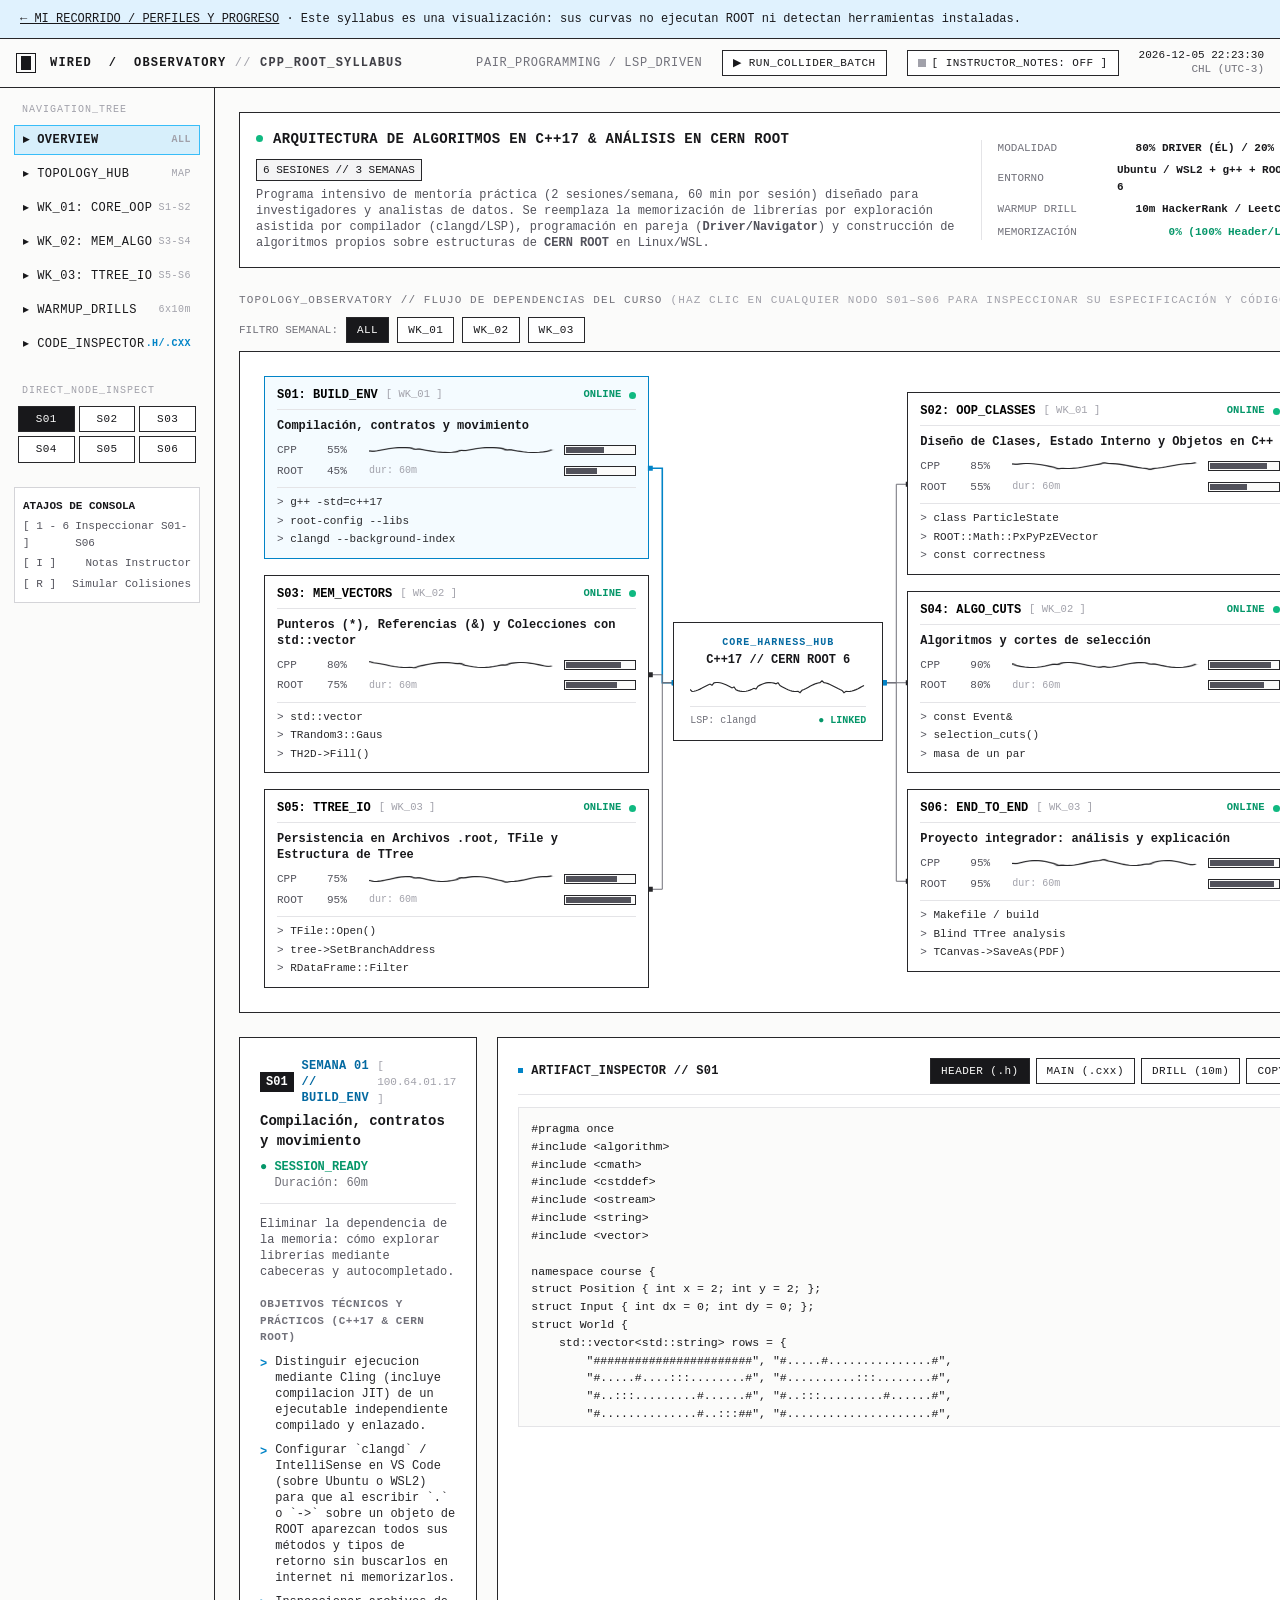
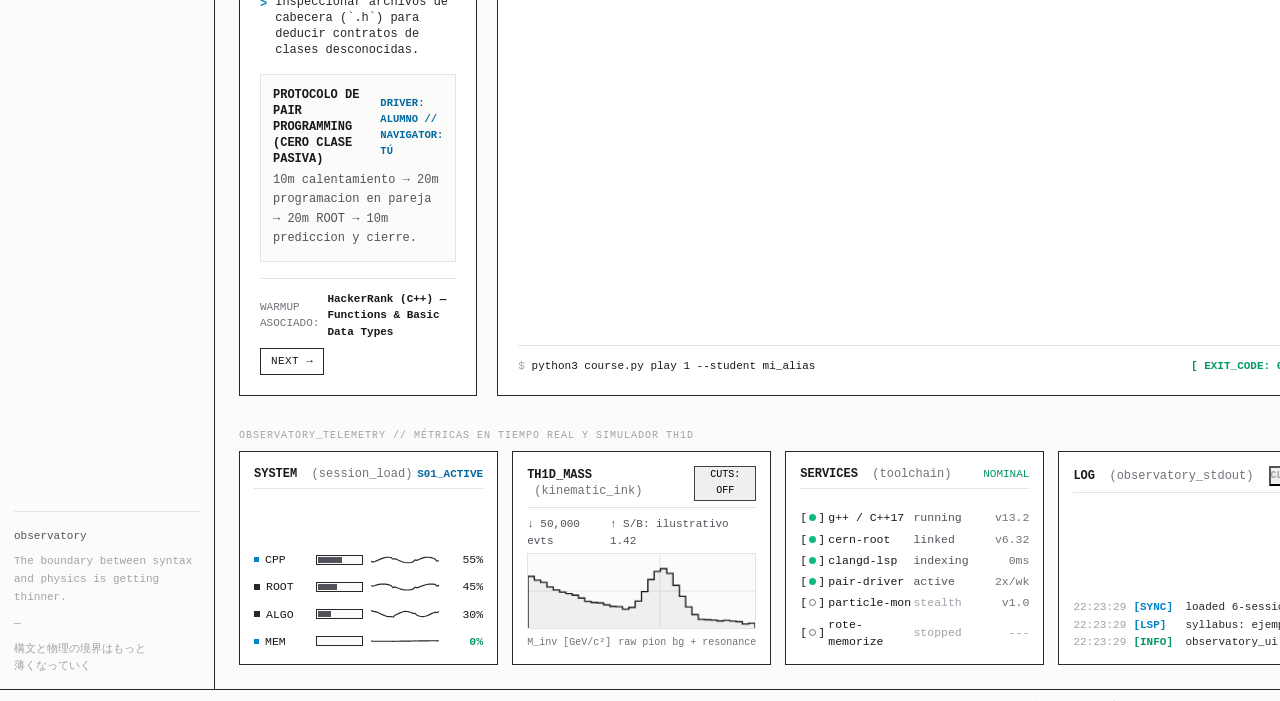
==== commit 5fe133ca: "docs: align syllabus with the working course and add verified preview" ====
--- a/docs/syllabus.html
+++ b/docs/syllabus.html
@@ -340,7 +340,7 @@
               <span class="text-[11px] px-1.5 py-0.5 border border-zinc-800 bg-zinc-100 font-medium">6 SESIONES // 3 SEMANAS</span>
             </div>
             <p class="text-zinc-600 text-xs max-w-4xl leading-relaxed">
-              Programa intensivo de mentoría práctica (2 sesiones/semana, 70 min por sesión) diseñado para investigadores y analistas de datos.
+              Programa intensivo de mentoría práctica (2 sesiones/semana, 60 min por sesión) diseñado para investigadores y analistas de datos.
               Se reemplaza la memorización de librerías por exploración asistida por compilador (<code>clangd</code>/LSP), programación en pareja (<strong>Driver/Navigator</strong>) y construcción de algoritmos propios sobre estructuras de <strong>CERN ROOT</strong> en Linux/WSL.
             </p>
             <!-- Instructor Banner Alert when ON -->
@@ -532,7 +532,7 @@
 
             <div class="flex justify-between text-[11px] text-zinc-600 mb-1">
               <span id="histEventsLabel">&darr; 50,000 evts</span>
-              <span id="histPeakLabel">&uarr; S/B: 1.42 &sigma;</span>
+              <span id="histPeakLabel">&uarr; S/B: ilustrativo 1.42</span>
             </div>
 
             <!-- Live Canvas for ROOT TH1D Step Plot -->
@@ -1546,7 +1546,7 @@
       if (state.cutsApplied) {
         btn.textContent = 'CUTS: ON (pT>2.0)';
         btn.className = 'border border-sky-700 bg-sky-100 text-sky-900 font-semibold px-1.5 py-0.2 text-[10px]';
-        peakLbl.textContent = '↑ S/B: 8.94 σ';
+        peakLbl.textContent = '↑ S/B ilustrativo: 8.94';
         peakLbl.className = 'text-emerald-600 font-semibold';
         statusTxt.textContent = 'filtered: clean resonance peak';
         appendLog("INFO", "applied selection cuts (pT > 2.0 GeV, q1*q2 < 0): background suppressed");
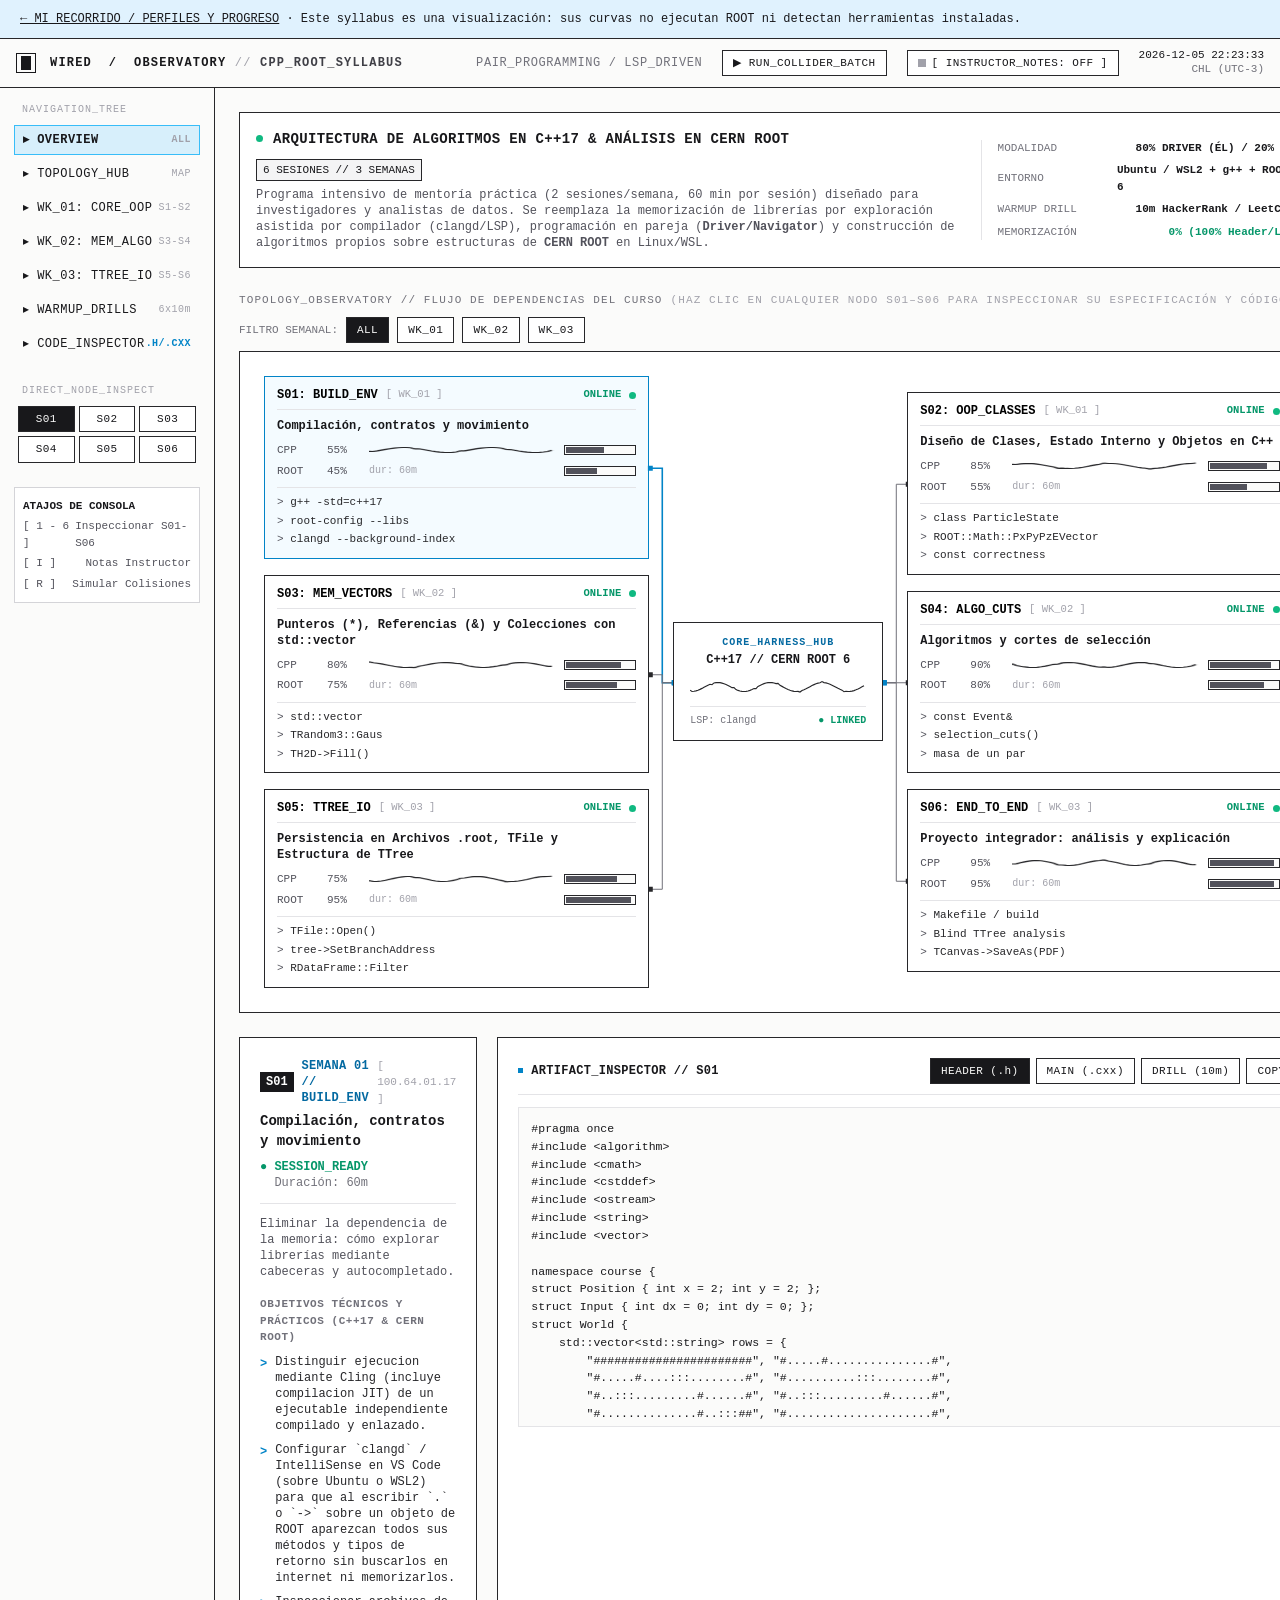
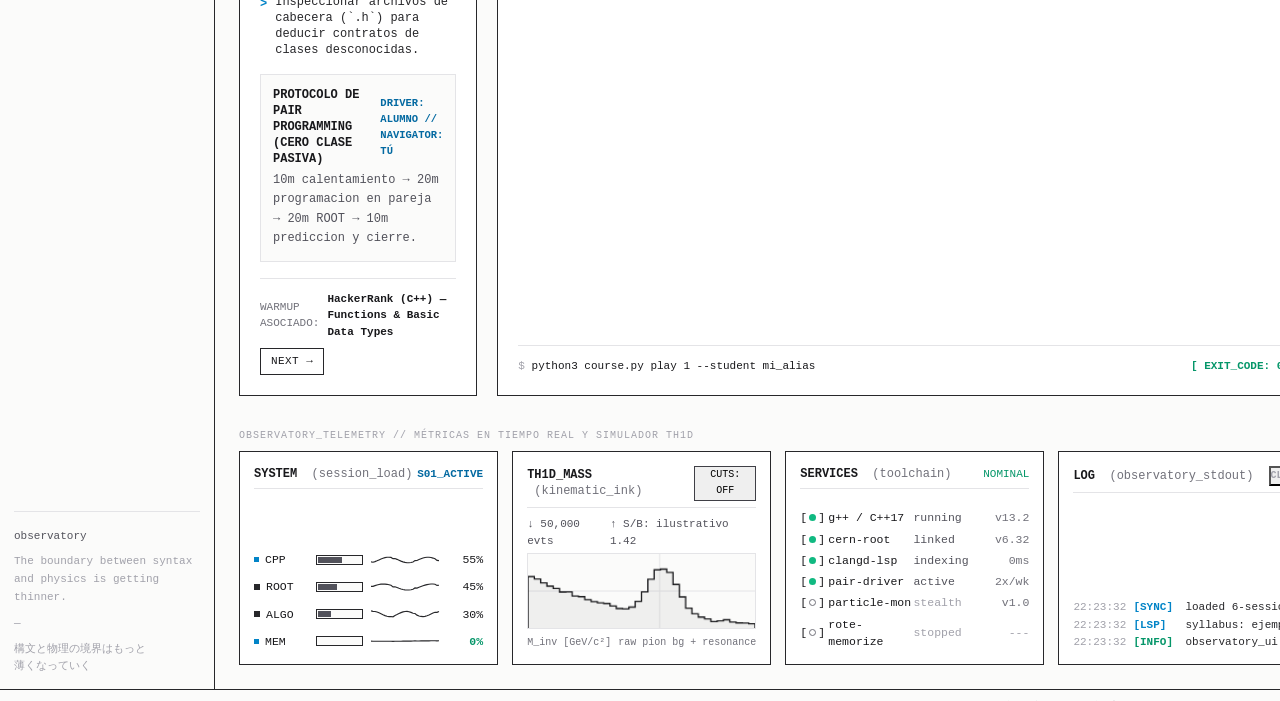
==== commit 63f333e1: "feat: load WIRED favicon across site pages" ====
--- a/docs/syllabus.html
+++ b/docs/syllabus.html
@@ -4,6 +4,7 @@
   <meta charset="UTF-8" />
   <meta name="viewport" content="width=device-width, initial-scale=1.0" />
   <title>WIRED / OBSERVATORY // CPP_ROOT_SYLLABUS</title>
+  <link rel="icon" type="image/svg+xml" href="favicon.svg">
   <link rel="stylesheet" href="syllabus-utilities.css">
   <style>
     :root {
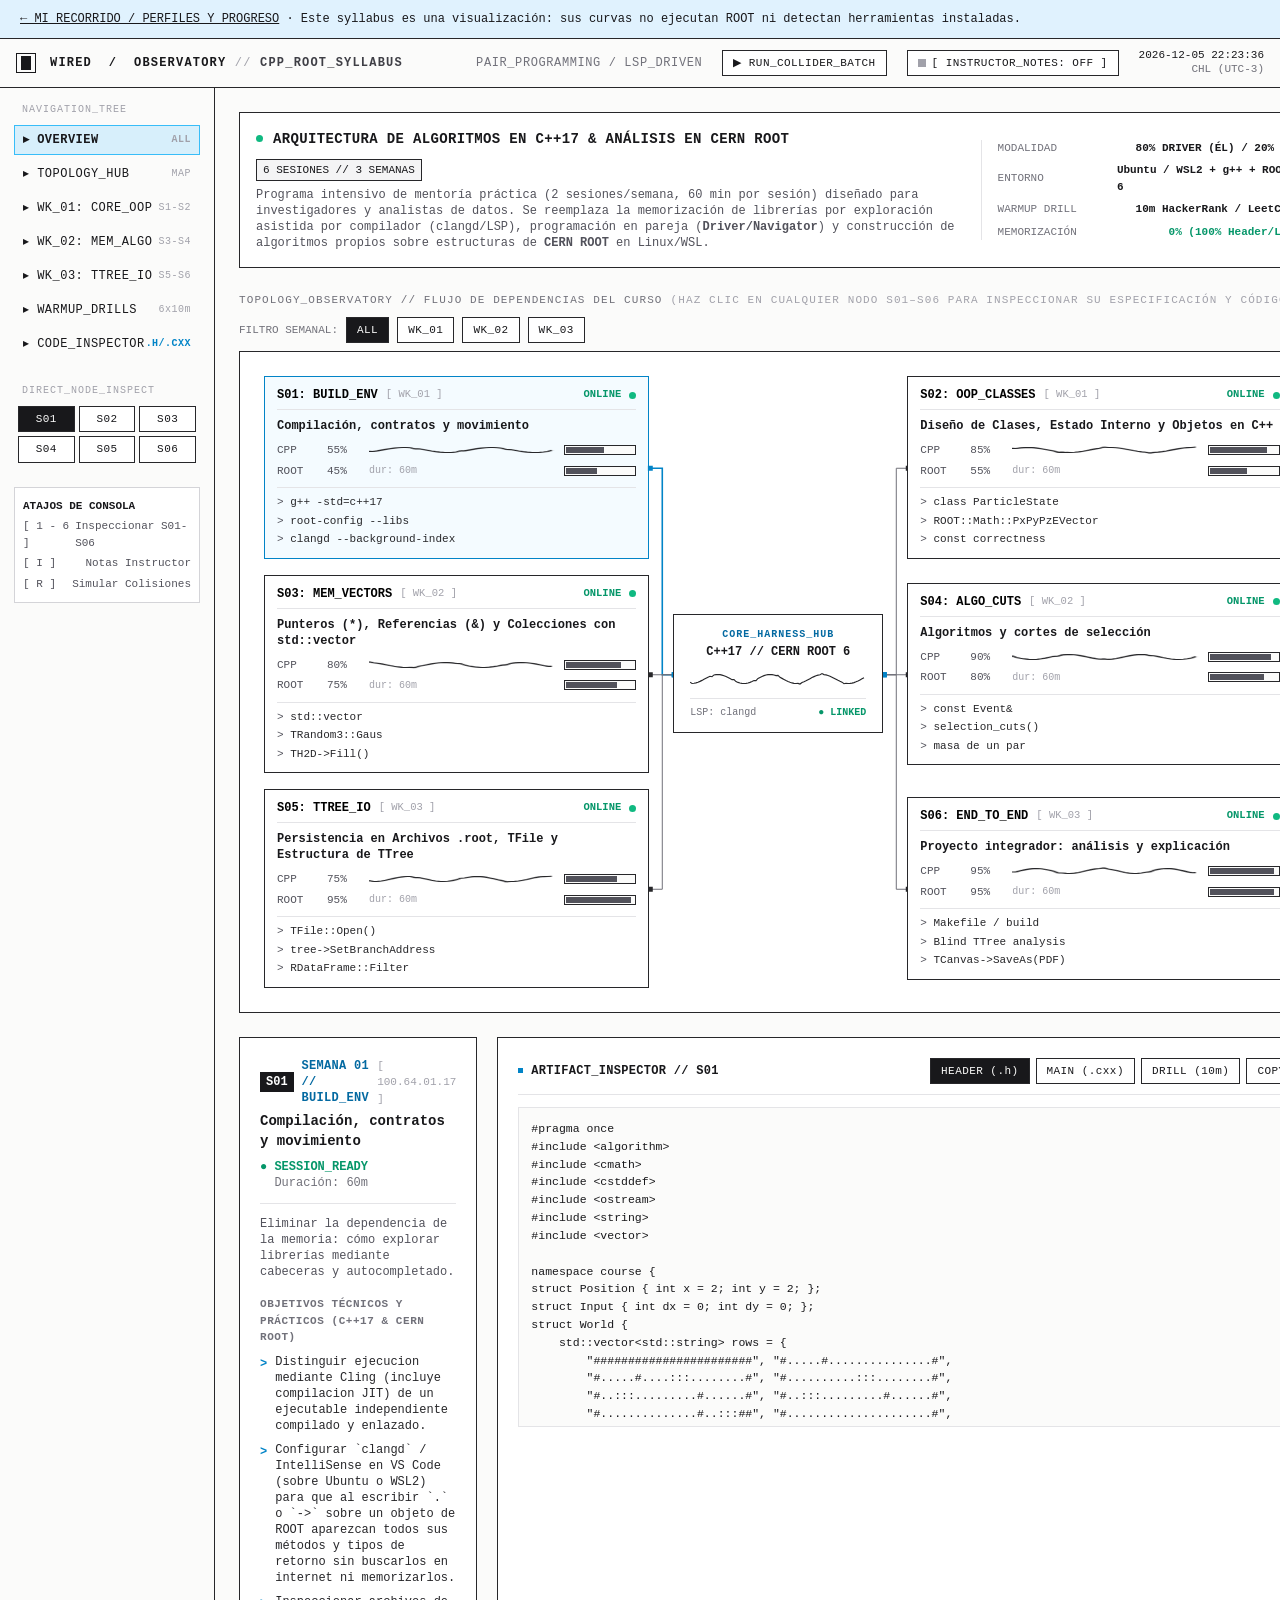
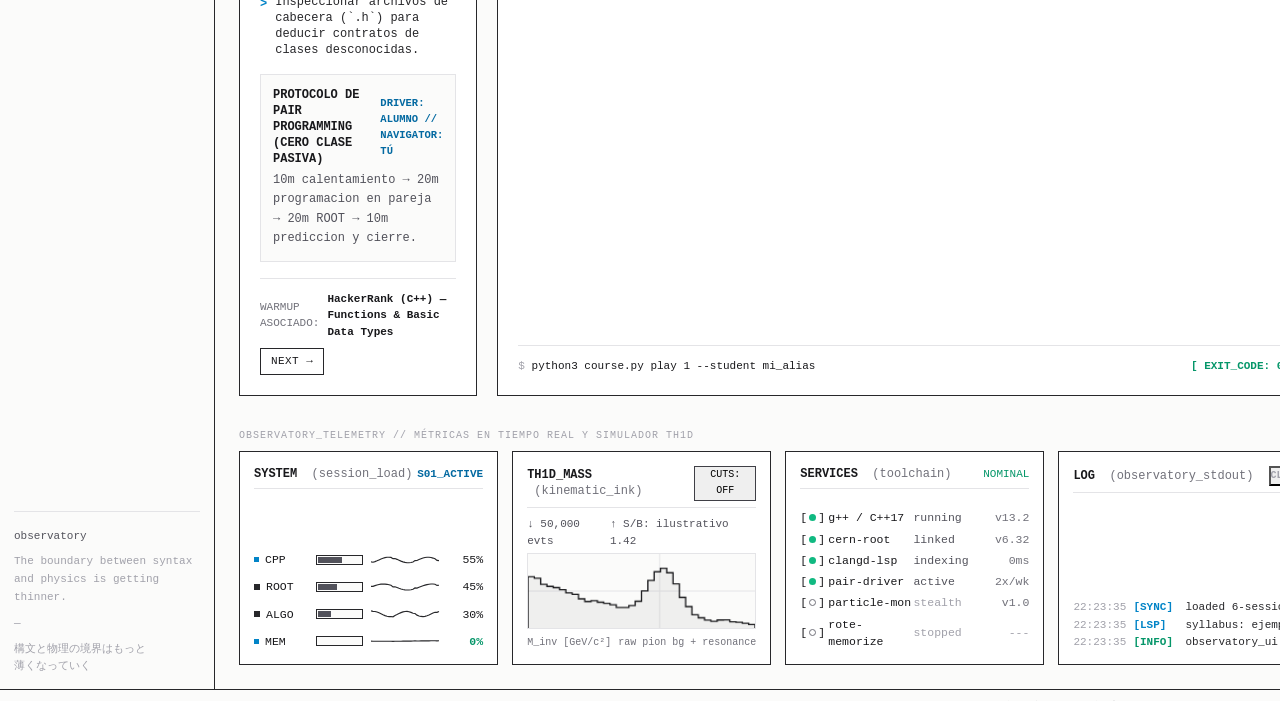
==== commit 846349eb: "feat updated styling for particles as Lisajoux figures" ====
--- a/docs/syllabus.html
+++ b/docs/syllabus.html
@@ -4,7 +4,6 @@
   <meta charset="UTF-8" />
   <meta name="viewport" content="width=device-width, initial-scale=1.0" />
   <title>WIRED / OBSERVATORY // CPP_ROOT_SYLLABUS</title>
-  <link rel="icon" type="image/svg+xml" href="favicon.svg">
   <link rel="stylesheet" href="syllabus-utilities.css">
   <style>
     :root {
@@ -158,6 +157,42 @@
     .topo-node.selected {
       border: 1.5px solid var(--cyan-border);
       background: rgba(224, 242, 254, 0.35);
+    }
+    .opacity-35 { opacity: 0.35; }
+
+    #topologyGrid,
+    #topologyNodes {
+      display: grid;
+      grid-template-columns: minmax(0, 1fr);
+      gap: 16px;
+      min-width: 0;
+    }
+
+    @media (min-width: 1024px) {
+      #topologyGrid {
+        grid-template-columns: minmax(0, 1fr) 210px minmax(0, 1fr);
+        column-gap: 24px;
+        align-items: center;
+      }
+      #topologyNodes { display: contents; }
+      #topologyNodes > :nth-child(1) { grid-column: 1; grid-row: 1; }
+      #topologyNodes > :nth-child(2) { grid-column: 3; grid-row: 1; }
+      #topologyNodes > :nth-child(3) { grid-column: 1; grid-row: 2; }
+      #topologyNodes > :nth-child(4) { grid-column: 3; grid-row: 2; }
+      #topologyNodes > :nth-child(5) { grid-column: 1; grid-row: 3; }
+      #topologyNodes > :nth-child(6) { grid-column: 3; grid-row: 3; }
+      #centralHubBox { grid-column: 2; grid-row: 2; }
+    }
+
+    @media (max-width: 640px) {
+      .topology-title,
+      .topology-filters { width: 100%; }
+      .topology-title { display: block; }
+      .topology-title > span { display: block; }
+      .topology-title > span + span { margin-top: 4px; }
+      .topology-filters { flex-wrap: wrap; }
+      .topology-filters > span { width: 100%; }
+      .topology-filters > button { flex: 1 1 44px; justify-content: center; min-height: 44px; }
     }
 
     /* Connection Ports */
@@ -374,12 +409,12 @@
 
         <!-- 2. INTERACTIVE TOPOLOGY NETWORK (BESZEL HUB STYLE) -->
         <section id="sectionTopology" class="space-y-2">
-          <div class="flex flex-wrap items-center justify-between gap-2">
-            <div class="text-[11px] tracking-widest text-zinc-500 uppercase flex items-center gap-2">
+          <div class="topology-toolbar flex flex-wrap items-center justify-between gap-2">
+            <div class="topology-title text-[11px] tracking-widest text-zinc-500 uppercase flex items-center gap-2">
               <span>TOPOLOGY_OBSERVATORY // FLUJO DE DEPENDENCIAS DEL CURSO</span>
               <span class="text-zinc-400">(Haz clic en cualquier nodo S01–S06 para inspeccionar su especificación y código)</span>
             </div>
-            <div class="flex items-center gap-2">
+            <div class="topology-filters flex items-center gap-2">
               <span class="text-[11px] text-zinc-500">FILTRO SEMANAL:</span>
               <button onclick="filterWeek('ALL')" id="flt-ALL" class="tech-btn active-mode">ALL</button>
               <button onclick="filterWeek(1)" id="flt-1" class="tech-btn">WK_01</button>
@@ -393,15 +428,9 @@
             <!-- SVG Orthogonal Lines Behind Nodes -->
             <svg id="topoSvg" class=" hidden lg:block absolute inset-0 w-full h-full pointer-events-none" style="z-index: 1;"></svg>
 
-            <!-- 3-Column Hub Layout -->
-            <div class="grid grid-cols-1 lg:grid-cols-[1fr_210px_1fr] gap-6 items-center relative z-10">
-
-              <!-- Left Column: S01, S03, S05 -->
-              <div class="space-y-4" id="leftNodesCol"></div>
-
-              <!-- Center Hub: CORE ENGINE -->
-              <div class="flex flex-col items-center justify-center my-4 lg:my-0">
-                <div id="centralHubBox" class="b-box px-4 py-3 text-center w-full shadow-none border-zinc-900 bg-white relative">
+            <div id="topologyGrid" class="relative z-10">
+              <div id="topologyNodes"></div>
+              <div id="centralHubBox" class="b-box px-4 py-3 text-center w-full shadow-none border-zinc-900 bg-white relative">
                   <div class="text-[10px] tracking-widest text-sky-700 font-bold uppercase">CORE_HARNESS_HUB</div>
                   <div class="font-bold text-xs mt-0.5">C++17 // CERN ROOT 6</div>
                   <div class="my-2 h-[22px] w-full">
@@ -411,12 +440,7 @@
                     <span>LSP: clangd</span>
                     <span class="text-emerald-600 font-semibold">● LINKED</span>
                   </div>
-                </div>
               </div>
-
-              <!-- Right Column: S02, S04, S06 -->
-              <div class="space-y-4" id="rightNodesCol"></div>
-
             </div>
           </div>
         </section>
@@ -1146,10 +1170,8 @@
      * 4. RENDER TOPOLOGY NODES (BESZEL HUB STYLE)
      ********************************************************************/
     function renderTopologyNodes() {
-      const leftCol = document.getElementById('leftNodesCol');
-      const rightCol = document.getElementById('rightNodesCol');
-      leftCol.innerHTML = '';
-      rightCol.innerHTML = '';
+      const nodes = document.getElementById('topologyNodes');
+      nodes.innerHTML = '';
 
       SESSIONS.forEach((s) => {
         const isFilteredOut = state.weekFilter !== 'ALL' && s.week !== state.weekFilter;
@@ -1160,6 +1182,7 @@
         card.style.width = '100%';
         card.id = `topo-node-${s.id}`;
         card.className = `topo-node ${s.id === state.selectedSessionId ? 'selected' : ''} ${isFilteredOut ? 'opacity-35' : ''}`;
+        card.setAttribute('aria-pressed', String(s.id === state.selectedSessionId));
         card.onclick = () => selectSession(s.id);
 
         card.innerHTML = `
@@ -1202,11 +1225,7 @@
           </div>
         `;
 
-        if (s.id % 2 === 1) {
-          leftCol.appendChild(card);
-        } else {
-          rightCol.appendChild(card);
-        }
+        nodes.appendChild(card);
       });
 
       setTimeout(drawTopologyConnectors, 30);
@@ -1269,7 +1288,10 @@
       // Update topology card highlight
       SESSIONS.forEach(s => {
         const el = document.getElementById(`topo-node-${s.id}`);
-        if (el) el.classList.toggle('selected', s.id === id);
+        if (el) {
+          el.classList.toggle('selected', s.id === id);
+          el.setAttribute('aria-pressed', String(s.id === id));
+        }
         const qBtn = document.getElementById(`quick-s${s.id}`);
         if (qBtn) qBtn.classList.toggle('active-mode', s.id === id);
       });
